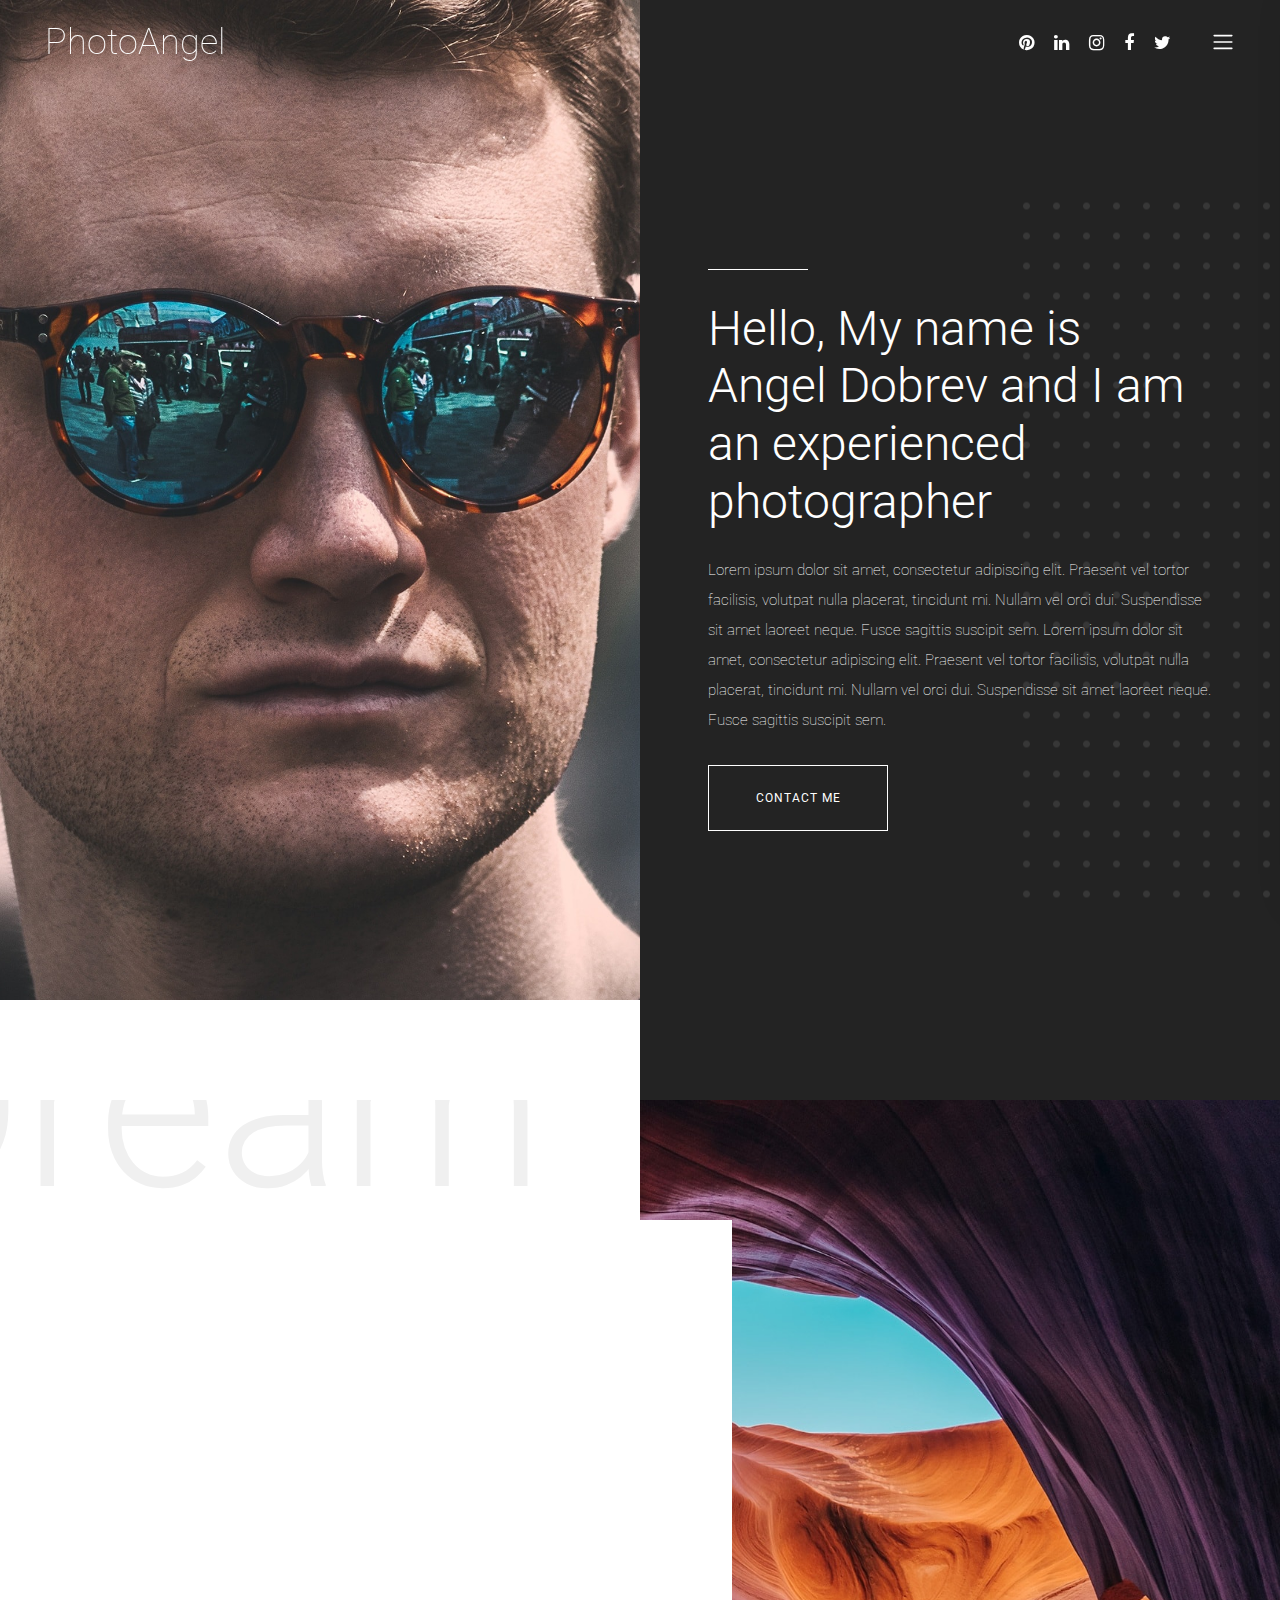
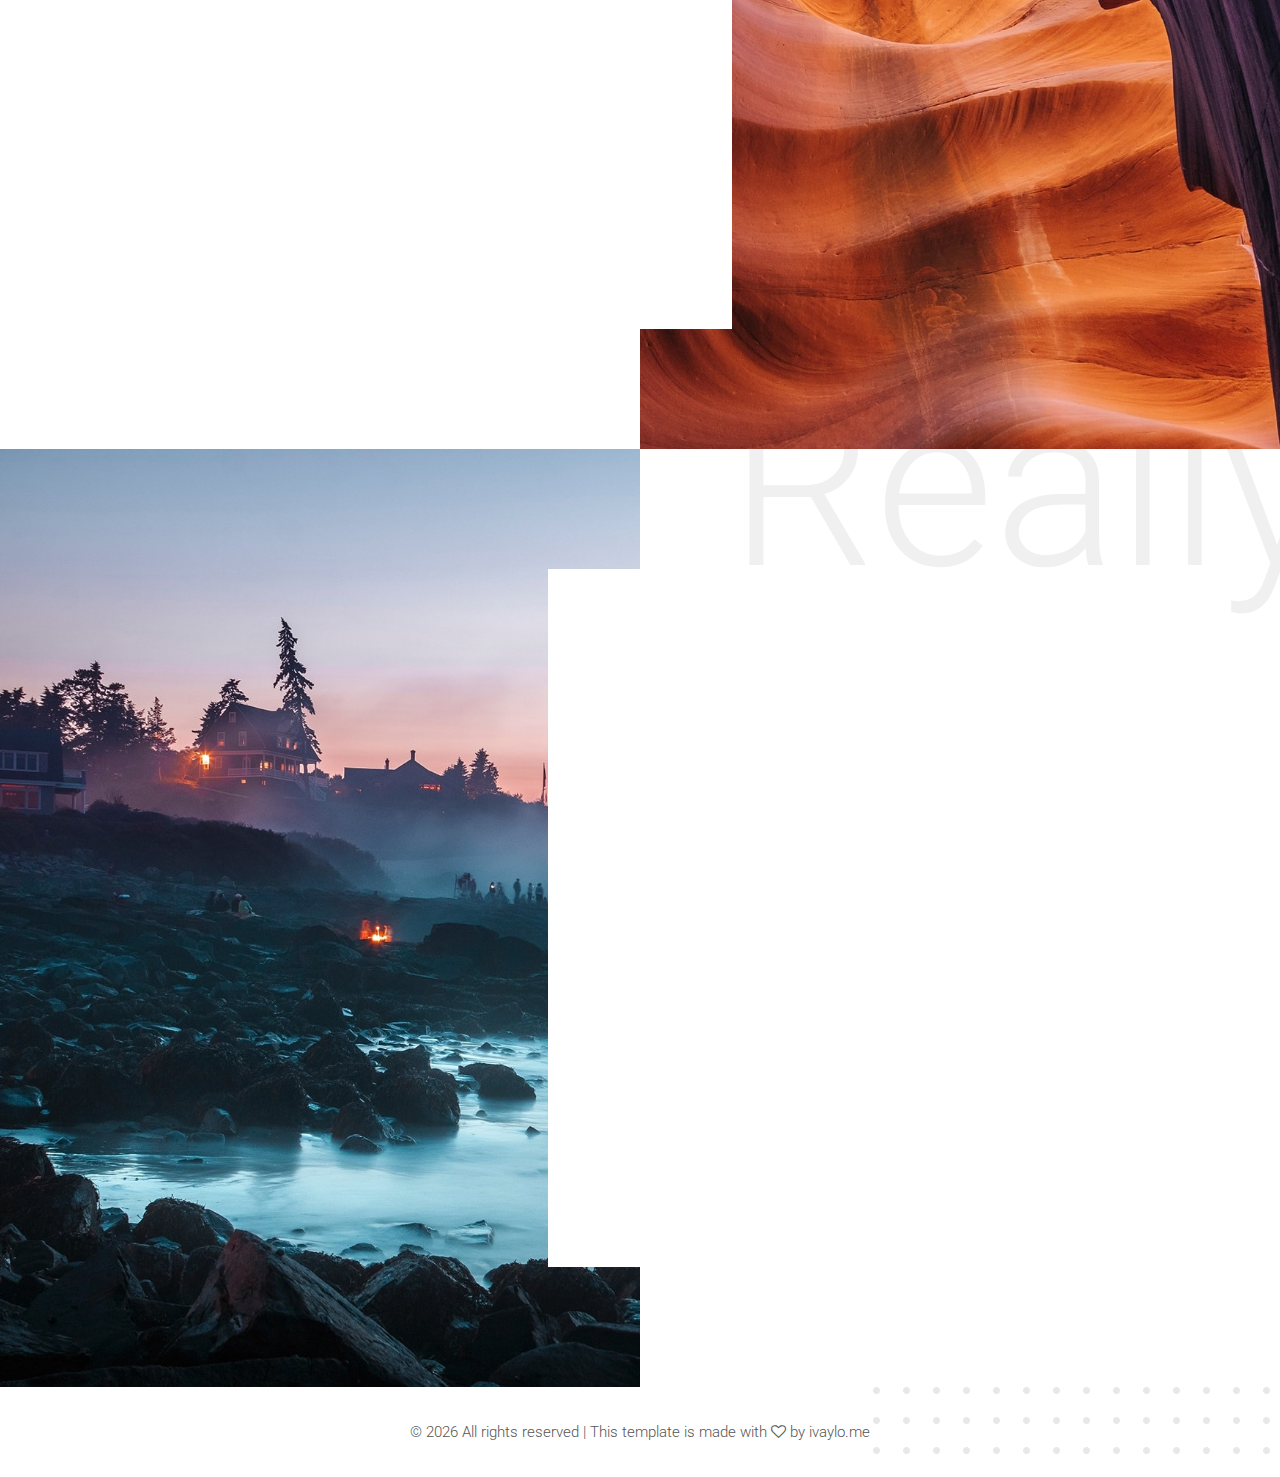
==== about-me.html @ 685a94c7 "copyright changed all pages" ====
<!DOCTYPE html>
<html lang="en">

<head>
    <meta charset="UTF-8">
    <meta name="description" content="">
    <meta http-equiv="X-UA-Compatible" content="IE=edge">
    <meta name="viewport" content="width=device-width, initial-scale=1, shrink-to-fit=no">
    <!-- The above 4 meta tags *must* come first in the head; any other head content must come *after* these tags -->

    <!-- Title  -->
    <title>PhotoAngel - Studio</title>

    <!-- Favicon  -->
    <link rel="icon" href="img/core-img/favicon.ico">

    <!-- Style CSS -->
    <link rel="stylesheet" href="style.css">

</head>

<body>
    <!-- Preloader Start -->
    <div id="preloader">
        <div class="preload-content">
            <div id="sonar-load"></div>
        </div>
    </div>
    <!-- Preloader End -->

    <!-- ***** Main Menu Area Start ***** -->
    <div class="mainMenu d-flex align-items-center justify-content-between">
        <!-- Close Icon -->
        <div class="closeIcon">
            <i class="ti-close" aria-hidden="true"></i>
        </div>
        <!-- Logo Area -->
        <div class="logo-area">
            <a href="index.html">Val's Studio</a>
        </div>
        <!-- Nav -->
        <div class="sonarNav">
            <nav>
                <ul>
                    <li class="nav-item active">
                        <a class="nav-link" href="index.html">Home</a>
                    </li>
                    <li class="nav-item">
                        <a class="nav-link" href="about-me.html">About Me</a>
                    </li>
                    <li class="nav-item">
                        <a class="nav-link" href="services.html">Services</a>
                    </li>
                    <li class="nav-item">
                        <a class="nav-link" href="portfolio.html">Portfolio</a>
                    </li>
                    <li class="nav-item">
                        <a class="nav-link" href="blog.html">Blog</a>
                    </li>
                    <li class="nav-item">
                        <a class="nav-link" href="contact.html">Contact</a>
                    </li>
                    <!-- <li class="nav-item">
                        <a class="nav-link" href="elements.html">Elements</a>
                    </li> -->
                </ul>
            </nav>
        </div>
        <!-- Copwrite Text -->
        <div class="copywrite-text">
            <p>
                <!-- Link back to ivaylo.me can't be removed. Template is licensed under CC BY 3.0. -->
                &copy;
                <script>document.write(new Date().getFullYear());</script> All rights reserved | This template is made
                with <i class="fa fa-heart-o" aria-hidden="true"></i> by <a href="https://ivaylo.me"
                    target="_blank">ivaylo.me</a>
                <!-- Link back to ivaylo.me can't be removed. Template is licensed under CC BY 3.0. -->
            </p>
        </div>
    </div>
    <!-- ***** Main Menu Area End ***** -->

    <!-- ***** Header Area Start ***** -->
    <header class="header-area">
        <div class="container-fluid">
            <div class="row">
                <div class="col-12">
                    <div class="menu-area d-flex justify-content-between">
                        <!-- Logo Area  -->
                        <div class="logo-area">
                            <a href="index.html">PhotoAngel</a>
                        </div>

                        <div class="menu-content-area d-flex align-items-center">
                            <!-- Header Social Area -->
                            <div class="header-social-area d-flex align-items-center">
                                <a href="#" data-toggle="tooltip" data-placement="bottom" title="Pinterest"><i
                                        class="fa fa-pinterest" aria-hidden="true"></i></a>
                                <a href="#" data-toggle="tooltip" data-placement="bottom" title="Linkedin"><i
                                        class="fa fa-linkedin" aria-hidden="true"></i></a>
                                <a href="#" data-toggle="tooltip" data-placement="bottom" title="Instagram"><i
                                        class="fa fa-instagram" aria-hidden="true"></i></a>
                                <a href="#" data-toggle="tooltip" data-placement="bottom" title="Facebook"><i
                                        class="fa fa-facebook" aria-hidden="true"></i></a>
                                <a href="#" data-toggle="tooltip" data-placement="bottom" title="Twitter"><i
                                        class="fa fa-twitter" aria-hidden="true"></i></a>
                            </div>
                            <!-- Menu Icon -->
                            <span class="navbar-toggler-icon" id="menuIcon"></span>
                        </div>
                    </div>
                </div>
            </div>
        </div>
    </header>
    <!-- ***** Header Area End ***** -->

    <!-- ***** Hero Area Start ***** -->
    <div class="hero-area d-flex align-items-center">
        <!-- Back End Content -->
        <div class="backEnd-content">
            <img class="dots" src="img/core-img/dots.png" alt="">
        </div>

        <!-- Hero Thumbnail -->
        <div class="hero-thumbnail aboutUs equalize bg-img" style="background-image: url(img/bg-img/about.jpg);"></div>

        <!-- Hero Content -->
        <div class="hero-content aboutUs equalize">
            <div class="container-fluid h-100">
                <div class="row h-100 align-items-center justify-content-center">
                    <div class="col-12 col-md-10">
                        <div class="line"></div>
                        <h2>Hello, My name is Angel Dobrev and I am an experienced photographer</h2>
                        <p>Lorem ipsum dolor sit amet, consectetur adipiscing elit. Praesent vel tortor facilisis,
                            volutpat nulla placerat, tincidunt mi. Nullam vel orci dui. Suspendisse sit amet laoreet
                            neque. Fusce sagittis suscipit sem. Lorem ipsum dolor sit amet, consectetur adipiscing elit.
                            Praesent vel tortor facilisis, volutpat nulla placerat, tincidunt mi. Nullam vel orci dui.
                            Suspendisse sit amet laoreet neque. Fusce sagittis suscipit sem.</p>
                        <a href="#" class="btn sonar-btn white-btn">contact me</a>
                    </div>
                </div>
            </div>
        </div>
    </div>
    <!-- ***** Hero Area End ***** -->

    <div class="sonar-about-us-area bg-img" style="background-image: url(img/bg-img/about2.jpg);">
        <!-- Back End Content -->
        <div class="backEnd-content">
            <h2>Dream</h2>
        </div>

        <div class="container-fluid">
            <div class="row">
                <div class="col-12 col-md-10 col-lg-7">
                    <div class="about-us-content bg-white">
                        <div class="section-heading text-left wow fadeInUp" data-wow-delay="300ms">
                            <div class="line"></div>
                            <h2>Look at my qualities</h2>
                        </div>
                        <p class="wow fadeInUp" data-wow-delay="600ms">Lorem ipsum dolor sit amet, consectetur
                            adipiscing elit. Praesent vel tortor facilisis, volutpat nulla placerat, tincidunt mi.
                            Nullam vel orci dui. Suspendisse sit amet laoreet neque. Fusce sagittis suscipit sem. Lorem
                            ipsum dolor sit amet, consectetur adipiscing elit. Praesent vel tortor facilisis, volutpat
                            nulla placerat, tincidunt mi. Nullam vel orci dui. Suspendisse sit amet laoreet neque.</p>
                        <!-- Progress Bar Content Area -->
                        <div class="services-progress-bar mt-50 wow fadeInUp" data-wow-delay="900ms">
                            <!-- Single Progress Bar -->
                            <div class="single_progress_bar">
                                <div id="bar1" class="barfiller">
                                    <div class="tipWrap">
                                        <span class="tip"></span>
                                    </div>
                                    <span class="fill" data-percentage="80"></span>
                                </div>
                                <p>Pacience</p>
                            </div>
                            <!-- Single Progress Bar -->
                            <div class="single_progress_bar">
                                <div id="bar2" class="barfiller">
                                    <div class="tipWrap">
                                        <span class="tip"></span>
                                    </div>
                                    <span class="fill" data-percentage="90"></span>
                                </div>
                                <p>Creativity</p>
                            </div>
                            <!-- Single Progress Bar -->
                            <div class="single_progress_bar">
                                <div id="bar3" class="barfiller">
                                    <div class="tipWrap">
                                        <span class="tip"></span>
                                    </div>
                                    <span class="fill" data-percentage="100"></span>
                                </div>
                                <p>Commited</p>
                            </div>
                        </div>
                    </div>
                </div>
            </div>
        </div>
    </div>

    <div class="sonar-about-us-area second-part bg-img" style="background-image: url(img/bg-img/about3.jpg);">
        <!-- Back End Content -->
        <div class="backEnd-content">
            <h2>Really</h2>
        </div>

        <div class="container-fluid">
            <div class="row justify-content-end">
                <div class="col-12 col-md-10 col-lg-7">
                    <div class="about-us-content bg-white">
                        <div class="section-heading text-left wow fadeInUp" data-wow-delay="300ms">
                            <div class="line"></div>
                        </div>
                        <p class="wow fadeInUp" data-wow-delay="600ms">Consectetur adipiscing elit. Praesent vel tortor
                            facilisis, volutpat nulla placerat, tincidunt mi. Nullam vel orci dui. Suspendisse sit amet
                            laoreet neque. Fusce sagittis suscipit sem. Lorem ipsum dolor sit amet, consectetur
                            adipiscing elit. Praesent vel tortor facilisis, volutpat nulla placerat, tincidunt mi.
                            Nullam vel orci dui. Suspendisse sit amet laoreet neque.</p>
                        <div class="row mt-100 text-center wow fadeInUp" data-wow-delay="900ms">
                            <div class="col-12 col-sm-6 col-md-4">
                                <div class="single-pie-bar" data-percent="90">
                                    <canvas class="bar-circle" width="100" height="100"></canvas>
                                    <p>Landsacpes</p>
                                </div>
                            </div>
                            <div class="col-12 col-sm-6 col-md-4">
                                <div class="single-pie-bar" data-percent="65">
                                    <canvas class="bar-circle" width="100" height="100"></canvas>
                                    <p>Portraits</p>
                                </div>
                            </div>
                            <div class="col-12 col-sm-6 col-md-4">
                                <div class="single-pie-bar" data-percent="25">
                                    <canvas class="bar-circle" width="100" height="100"></canvas>
                                    <p>Studio</p>
                                </div>
                            </div>
                        </div>
                    </div>
                </div>
            </div>
        </div>
    </div>

    <!-- ***** Footer Area Start ***** -->
    <footer class="footer-area">
        <!-- back end content -->
        <div class="backEnd-content">
            <img class="dots" src="img/core-img/dots.png" alt="">
        </div>

        <div class="container">
            <div class="row">
                <div class="col-12">
                    <!-- Copywrite Text -->
                    <div class="copywrite-text">
                        <p>
                            <!-- Link back to ivaylo.me can't be removed. Template is licensed under CC BY 3.0. -->
                            &copy;
                            <script>document.write(new Date().getFullYear());</script> All rights reserved | This
                            template is made with <i class="fa fa-heart-o" aria-hidden="true"></i> by <a
                                href="https://ivaylo.me" target="_blank">ivaylo.me</a>
                            <!-- Link back to ivaylo.me can't be removed. Template is licensed under CC BY 3.0. -->
                        </p>
                    </div>
                </div>
            </div>
        </div>
    </footer>
    <!-- ***** Footer Area End ***** -->

    <!-- jQuery (Necessary for All JavaScript Plugins) -->
    <script src="js/jquery/jquery-2.2.4.min.js"></script>
    <!-- Popper js -->
    <script src="js/popper.min.js"></script>
    <!-- Bootstrap js -->
    <script src="js/bootstrap.min.js"></script>
    <!-- Plugins js -->
    <script src="js/plugins.js"></script>
    <!-- Active js -->
    <script src="js/active.js"></script>

</body>

</html>
---- style.css ----
/* [ -- Master Stylesheet -- ] */
/* ----------------------------------------------------------
:: Template Name: PhotoAngel - Studio
:: Author: ivaylo.me
:: Author URL: https://ivaylo.me
:: Version: 1.0
:: Created: March 09, 2018
:: Last Updated: March 09, 2018
---------------------------------------------------------- */
/* Variables */
/* mixin */
/* :: Import Fonts */
@import url("https://fonts.googleapis.com/css?family=Roboto:100,300,400,500,700");
/* :: Import All CSS */
@import url(css/bootstrap.min.css);
@import url(css/animate.css);
@import url(css/owl.carousel.css);
@import url(css/magnific-popup.css);
@import url(css/font-awesome.min.css);
@import url(css/themify-icons.css);
/* :: Base CSS */
* {
  margin: 0;
  padding: 0; }

body {
  font-family: "Roboto", sans-serif; }

h1,
h2,
h3,
h4,
h5,
h6 {
  color: #2f2f2f;
  font-weight: 300; }

p {
  color: #565656;
  font-size: 15px;
  line-height: 2;
  font-weight: 100; }

a {
  -webkit-transition-duration: 500ms;
  transition-duration: 500ms;
  text-decoration: none;
  outline: none;
  font-size: 14px;
  font-weight: 700; }
  a:hover, a:focus {
    -webkit-transition-duration: 500ms;
    transition-duration: 500ms;
    text-decoration: none;
    outline: none;
    font-size: 12px;
    font-weight: 400; }

#preloader {
  display: -webkit-box;
  display: -ms-flexbox;
  display: flex;
  -webkit-box-align: center;
  -ms-flex-align: center;
  -ms-grid-row-align: center;
  align-items: center;
  -webkit-box-pack: center;
  -ms-flex-pack: center;
  justify-content: center;
  background-color: #232323;
  position: fixed;
  width: 100%;
  height: 100%;
  z-index: 1000000; }

#sonar-load {
  width: 70px;
  height: 70px;
  border-radius: 50%;
  border: 3px;
  border-style: solid;
  border-color: transparent;
  border-top-color: #f8f5f5;
  -webkit-animation: sonar 2400ms linear infinite;
  animation: sonar 2400ms linear infinite;
  z-index: 999; }
  #sonar-load:before {
    content: "";
    position: absolute;
    top: 7.5px;
    left: 7.5px;
    right: 7.5px;
    bottom: 7.5px;
    border-radius: 50%;
    border: 3px;
    border-style: solid;
    border-color: transparent;
    border-top-color: #f8f5f5;
    -webkit-animation: sonar 2700ms linear infinite;
    animation: sonar 2700ms linear infinite; }
  #sonar-load:after {
    content: "";
    position: absolute;
    top: 20px;
    left: 20px;
    right: 20px;
    bottom: 20px;
    border-radius: 50%;
    border: 3px;
    border-style: solid;
    border-color: transparent;
    border-top-color: #f8f5f5;
    -webkit-animation: sonar 1800ms linear infinite;
    animation: sonar 1800ms linear infinite; }

@-webkit-keyframes sonar {
  0% {
    -webkit-transform: rotate(0deg);
    transform: rotate(0deg); }
  100% {
    -webkit-transform: rotate(360deg);
    transform: rotate(360deg); } }
@keyframes sonar {
  0% {
    -webkit-transform: rotate(0deg);
    transform: rotate(0deg); }
  100% {
    -webkit-transform: rotate(360deg);
    transform: rotate(360deg); } }
ul,
ol {
  margin: 0; }
  ul li,
  ol li {
    list-style: none; }

img {
  height: auto;
  max-width: 100%; }

.sonar-table {
  display: table;
  z-index: 9;
  position: absolute;
  width: 100%;
  height: 100%;
  margin: 0; }

.sonar-table-cell {
  display: table-cell;
  vertical-align: middle; }

.mt-15 {
  margin-top: 15px; }

.mt-30 {
  margin-top: 30px; }

.mt-50 {
  margin-top: 50px; }

.mt-70 {
  margin-top: 70px; }

.mt-100 {
  margin-top: 100px; }

.mb-15 {
  margin-bottom: 15px; }

.mb-30 {
  margin-bottom: 30px; }

.mb-50 {
  margin-bottom: 50px; }

.ml-15 {
  margin-left: 15px; }

.ml-30 {
  margin-left: 30px; }

.mr-15 {
  margin-right: 15px; }

.mr-30 {
  margin-right: 30px; }

.mb-70 {
  margin-bottom: 70px; }

.mb-100 {
  margin-bottom: 100px; }

.mt-230 {
  margin-top: 230px; }
  @media only screen and (max-width: 767px) {
    .mt-230 {
      margin-top: 100px; } }

.bg-img {
  background-position: center center;
  background-size: cover;
  background-repeat: no-repeat; }

.bg-transparent {
  background-color: transparent; }

.font-bold {
  font-weight: 700; }

.font-light {
  font-weight: 300; }

.height-500 {
  height: 500px !important; }

.height-600 {
  height: 600px !important; }

.height-700 {
  height: 700px !important; }

.height-800 {
  height: 800px !important; }

.mfp-wrap {
  z-index: 100000; }

.mfp-image-holder .mfp-close,
.mfp-iframe-holder .mfp-close {
  color: #ffffff;
  right: -30px;
  padding-right: 0;
  width: 30px;
  height: 30px;
  line-height: 25px;
  text-align: center;
  border: 2px solid #ffffff;
  border-radius: 50%;
  top: 10px; }

#scrollUp {
  background-color: #232323;
  border-radius: 50%;
  bottom: 60px;
  right: 60px;
  box-shadow: 0 2px 6px 0 rgba(0, 0, 0, 0.3);
  color: #ffffff;
  font-size: 30px;
  height: 70px;
  text-align: center;
  width: 70px;
  line-height: 66px;
  -webkit-transition-duration: 500ms;
  transition-duration: 500ms; }
  #scrollUp:hover {
    background-color: #192a56; }
  @media only screen and (min-width: 768px) and (max-width: 991px) {
    #scrollUp {
      bottom: 30px;
      right: 30px;
      height: 50px;
      width: 50px;
      line-height: 46px; } }
  @media only screen and (max-width: 767px) {
    #scrollUp {
      bottom: 30px;
      right: 30px;
      height: 50px;
      width: 50px;
      line-height: 46px; } }

.section-padding-100 {
  padding: 100px 0; }

.section-padding-50 {
  padding: 50px 0; }

.section-padding-50-0 {
  padding: 50px 0 0 0; }

.section-padding-100-70 {
  padding: 100px 0 70px; }

.section-padding-100-50 {
  padding: 100px 0 50px; }

.section-padding-100-0 {
  padding: 100px 0 0; }

.section-padding-0-100 {
  padding: 0 0 100px; }

.section-padding-100-20 {
  padding: 100px 0 20px 0; }

.bg-gray {
  background-color: #f8f5f5; }

.nicescroll-rails {
  z-index: 999999 !important; }

.section-heading {
  text-align: center;
  margin-bottom: 80px;
  position: relative;
  z-index: 1; }
  .section-heading .line {
    width: 100px;
    height: 1px;
    background-color: #232323;
    margin-bottom: 30px;
    display: block; }
  .section-heading h2 {
    font-size: 48px;
    margin-bottom: 0;
    font-weight: 100;
    line-height: 1.5; }
    .section-heading h2 span {
      font-weight: 400; }
    @media only screen and (min-width: 768px) and (max-width: 991px) {
      .section-heading h2 {
        font-size: 36px; } }
    @media only screen and (max-width: 767px) {
      .section-heading h2 {
        font-size: 30px; } }

.sonar-btn {
  position: relative;
  z-index: 1;
  min-width: 180px;
  height: 66px;
  border: 1px solid;
  border-color: #2f2f2f;
  text-transform: uppercase;
  color: #2f2f2f;
  font-size: 12px;
  letter-spacing: 1px;
  border-radius: 0;
  line-height: 64px;
  padding: 0;
  background-color: #ffffff; }
  .sonar-btn:hover, .sonar-btn:focus {
    background-color: #2f2f2f;
    font-size: 12px;
    color: #ffffff; }
  .sonar-btn.white-btn {
    border-color: #ffffff;
    color: #ffffff;
    background-color: transparent; }
    .sonar-btn.white-btn:hover, .sonar-btn.white-btn:focus {
      background-color: #ffffff;
      color: #2f2f2f; }
  .sonar-btn.btn-2 {
    background-color: #2f2f2f;
    font-size: 12px;
    color: #ffffff; }
  .sonar-btn.btn-3 {
    background-color: #232323;
    color: #ffffff; }
    .sonar-btn.btn-3::before {
      position: absolute;
      width: 100%;
      height: 100%;
      background-color: transparent;
      border: 1px solid;
      border-color: #232323;
      right: -6px;
      bottom: -6px;
      content: '';
      z-index: -100; }
    .sonar-btn.btn-3:hover, .sonar-btn.btn-3:focus {
      background-color: #232323;
      color: #ffffff; }

.bg-overlay {
  position: relative;
  z-index: 1; }
  .bg-overlay::after {
    position: absolute;
    z-index: -1;
    top: 0;
    left: 0;
    width: 100%;
    height: 100%;
    background-color: #2f2f2f;
    opacity: 0.85;
    content: ''; }

.bg-overlay-black {
  position: relative;
  z-index: 1; }
  .bg-overlay-black::after {
    position: absolute;
    z-index: 1;
    top: 0;
    left: 0;
    width: 100%;
    height: 100%;
    background-color: #000;
    opacity: 0.85;
    content: ''; }

.bg-overlay-white {
  position: relative;
  z-index: 1; }
  .bg-overlay-white::after {
    position: absolute;
    z-index: -2;
    top: 0;
    left: 0;
    width: 100%;
    height: 100%;
    background-color: rgba(230, 241, 255, 0.5);
    content: ''; }

.slide-background-overlay {
  position: relative;
  z-index: 1;
  bottom: 0;
  left: 0;
  width: 100%;
  height: 60%; }
  .slide-background-overlay::after {
    content: '';
    position: absolute;
    height: 60%;
    width: 100%;
    z-index: -1;
    bottom: 0;
    left: 0;
    background: rgba(0, 0, 0, 0.9);
    background: -webkit-linear-gradient(bottom, rgba(0, 0, 0, 0.9) 0%, rgba(0, 0, 0, 0.1) 90%, rgba(0, 0, 0, 0) 100%);
    background: linear-gradient(to top, rgba(0, 0, 0, 0.9) 0%, rgba(0, 0, 0, 0.1) 90%, rgba(0, 0, 0, 0) 100%); }

.grids {
  position: fixed;
  width: 100%;
  height: 100%;
  z-index: -1; }
  .grids div {
    width: 1px;
    height: 100%;
    background-color: #e0e3e4; }
    .grids div:nth-child(5) {
      background-color: #bababa; }
    .grids div:first-child, .grids div:last-child {
      background-color: transparent; }

/* :: Header Area CSS */
.header-area {
  position: fixed;
  z-index: 995;
  top: 0;
  left: 0;
  width: 100%;
  height: auto;
  -webkit-transition-duration: 500ms;
  transition-duration: 500ms;
  background-color: transparent;
  padding: 15px 30px; }
  .header-area .logo-area a {
    color: #ffffff;
    font-size: 36px;
    font-weight: 100; }
    @media only screen and (max-width: 767px) {
      .header-area .logo-area a {
        font-size: 24px; } }
  .header-area .menu-content-area .header-social-area {
    margin-right: 30px; }
    .header-area .menu-content-area .header-social-area a {
      font-size: 18px;
      padding: 0 10px;
      color: #ffffff; }
      @media only screen and (max-width: 767px) {
        .header-area .menu-content-area .header-social-area a {
          padding: 0 5px;
          font-size: 14px; } }
    @media only screen and (max-width: 767px) {
      .header-area .menu-content-area .header-social-area {
        margin-right: 15px; } }
  .header-area.sticky {
    background-color: #232323; }
  @media only screen and (max-width: 767px) {
    .header-area {
      padding: 10px 0; } }

.navbar-toggler-icon {
  background-image: url("data:image/svg+xml;charset=utf8,%3Csvg viewBox='0 0 30 30' xmlns='http://www.w3.org/2000/svg'%3E%3Cpath stroke='rgba(255, 255, 255, 1)' stroke-width='2' stroke-linecap='round' stroke-miterlimit='10' d='M4 7h22M4 15h22M4 23h22'/%3E%3C/svg%3E");
  cursor: pointer; }

.mainMenu {
  position: fixed;
  width: 480px;
  height: 100%;
  top: 0;
  right: -500px;
  background-color: #232323;
  z-index: 99999;
  text-align: center;
  -webkit-box-orient: vertical;
  -webkit-box-direction: normal;
  -ms-flex-direction: column;
  flex-direction: column;
  padding: 50px 15px;
  -webkit-transition-duration: 800ms;
  transition-duration: 800ms;
  box-shadow: 0 0 40px rgba(0, 0, 0, 0.2); }
  .mainMenu .closeIcon {
    position: absolute;
    right: 50px;
    top: 50px;
    z-index: 9;
    color: #ffffff;
    font-size: 20px;
    cursor: pointer;
    -webkit-transition-duration: 750ms;
    transition-duration: 750ms; }
    .mainMenu .closeIcon:hover {
      -webkit-transform: rotate(180deg);
      transform: rotate(180deg); }
    @media only screen and (max-width: 767px) {
      .mainMenu .closeIcon {
        right: 30px;
        top: 30px; } }
  .mainMenu .logo-area a {
    color: #ffffff;
    font-size: 30px;
    display: block;
    font-weight: 100; }
    @media only screen and (max-width: 767px) {
      .mainMenu .logo-area a {
        font-size: 24px; } }
  .mainMenu .copywrite-text p {
    margin-bottom: 0;
    color: #ffffff; }
    @media only screen and (max-width: 767px) {
      .mainMenu .copywrite-text p {
        font-size: 14px; } }
  .mainMenu .copywrite-text a {
    font-weight: 100;
    color: #ffffff; }
    .mainMenu .copywrite-text a:hover, .mainMenu .copywrite-text a:focus {
      font-size: 14px; }
  .mainMenu .nav-link {
    color: #ffffff;
    font-size: 18px;
    position: relative;
    z-index: 1;
    font-weight: 300;
    padding: 12px 15px; }
    @media only screen and (max-width: 767px) {
      .mainMenu .nav-link {
        font-size: 14px;
        padding: 10px; } }
    .mainMenu .nav-link::after {
      content: '';
      bottom: 0;
      width: 30px;
      height: 1px;
      background-color: rgba(255, 255, 255, 0.5);
      left: 50%;
      -webkit-transform: translateX(-50%);
      transform: translateX(-50%);
      position: absolute;
      z-index: 5;
      -webkit-transition-duration: 500ms;
      transition-duration: 500ms; }
    .mainMenu .nav-link:hover::after, .mainMenu .nav-link:focus::after {
      width: 70px;
      background-color: white; }
  @media only screen and (min-width: 992px) and (max-width: 1199px) {
    .mainMenu {
      padding: 30px 15px; } }
  @media only screen and (min-width: 768px) and (max-width: 991px) {
    .mainMenu {
      padding: 30px 15px; } }
  @media only screen and (max-width: 767px) {
    .mainMenu {
      padding: 15px;
      width: 300px; } }

/* :: Menu Open CSS */
.menu-open .mainMenu {
  right: 0; }

/* :: Hero Slides Area CSS */
.hero-slides .single-hero-slide {
  height: 950px;
  position: relative;
  z-index: 1;
  padding: 0 40px 100px;
  -webkit-transition-duration: 800ms;
  transition-duration: 800ms;
  overflow: visible;
  cursor: pointer; }
  .hero-slides .single-hero-slide .hero-slides-content {
    position: relative;
    z-index: 1;
    -webkit-transform: translateY(75%);
    transform: translateY(75%);
    -webkit-transition-duration: 800ms;
    transition-duration: 800ms;
    bottom: 0; }
    .hero-slides .single-hero-slide .hero-slides-content .line {
      width: 100px;
      height: 1px;
      background-color: #ffffff;
      margin-bottom: 30px;
      display: block; }
    .hero-slides .single-hero-slide .hero-slides-content h2 {
      color: #ffffff;
      font-weight: 100; }
    .hero-slides .single-hero-slide .hero-slides-content p {
      color: #ffffff;
      margin-bottom: 0;
      -webkit-transition-duration: 500ms;
      transition-duration: 500ms;
      margin-top: 140px; }
  .hero-slides .single-hero-slide:hover .hero-slides-content {
    -webkit-transform: translateY(0%);
    transform: translateY(0%); }
  .hero-slides .single-hero-slide:hover p {
    margin-top: 40px; }
  @media only screen and (min-width: 992px) and (max-width: 1199px) {
    .hero-slides .single-hero-slide {
      height: 800px; } }
  @media only screen and (min-width: 768px) and (max-width: 991px) {
    .hero-slides .single-hero-slide {
      height: 700px; } }
  @media only screen and (max-width: 767px) {
    .hero-slides .single-hero-slide {
      height: 550px; } }
.hero-slides .owl-dots {
  position: absolute;
  left: 50px;
  bottom: 50px; }
  .hero-slides .owl-dots .owl-dot {
    width: 8px;
    height: 8px;
    border: 1px solid #6a6a67;
    margin: 0 5px;
    border-radius: 50%;
    display: inline-block; }
    .hero-slides .owl-dots .owl-dot.active {
      border: 1px solid #ffffff;
      background-color: #ffffff; }

/* :: Portfolio Area CSS */
.portfolio-area {
  overflow-x: hidden; }
  .portfolio-area .portfolio-title h2 {
    font-size: 56px;
    text-align: center;
    font-weight: 100; }
    .portfolio-area .portfolio-title h2 span {
      font-weight: 400; }
    @media only screen and (min-width: 768px) and (max-width: 991px) {
      .portfolio-area .portfolio-title h2 {
        font-size: 36px; } }
    @media only screen and (max-width: 767px) {
      .portfolio-area .portfolio-title h2 {
        font-size: 30px; } }

.single-portfolio-item {
  position: relative;
  z-index: 1; }
  .single-portfolio-item .backend-content .dots {
    position: absolute;
    z-index: -1;
    top: -100px;
    left: -150px; }
  .single-portfolio-item .backend-content h2 {
    position: absolute;
    font-size: 230px;
    color: #f0f0f0;
    z-index: -10;
    top: -170px;
    right: 40%; }
    @media only screen and (min-width: 992px) and (max-width: 1199px) {
      .single-portfolio-item .backend-content h2 {
        font-size: 170px;
        top: -120px; } }
    @media only screen and (min-width: 768px) and (max-width: 991px) {
      .single-portfolio-item .backend-content h2 {
        font-size: 80px;
        top: -50px; } }
    @media only screen and (max-width: 767px) {
      .single-portfolio-item .backend-content h2 {
        font-size: 80px;
        top: -50px; } }
  .single-portfolio-item .portfolio-meta {
    padding-top: 30px; }
    .single-portfolio-item .portfolio-meta p {
      font-weight: 500;
      font-size: 14px;
      margin-bottom: 5px; }
    .single-portfolio-item .portfolio-meta h2 {
      font-size: 30px; }
      @media only screen and (max-width: 767px) {
        .single-portfolio-item .portfolio-meta h2 {
          font-size: 24px; } }
  .single-portfolio-item.portfolio-item-2 .backend-content .dots {
    position: absolute;
    z-index: -1;
    top: 0;
    left: auto;
    right: -150px; }
  .single-portfolio-item.portfolio-item-3 .backend-content .dots {
    top: 0;
    left: -200px;
    right: auto;
    -webkit-transform: rotate(90deg);
    transform: rotate(90deg); }
  .single-portfolio-item.portfolio-item-3 .backend-content h2 {
    top: -180px;
    left: 30%;
    right: auto; }
    @media only screen and (min-width: 992px) and (max-width: 1199px) {
      .single-portfolio-item.portfolio-item-3 .backend-content h2 {
        top: -130px; } }
    @media only screen and (min-width: 768px) and (max-width: 991px) {
      .single-portfolio-item.portfolio-item-3 .backend-content h2 {
        top: -90px;
        font-size: 100px; } }
    @media only screen and (max-width: 767px) {
      .single-portfolio-item.portfolio-item-3 .backend-content h2 {
        top: -70px; } }
  @media only screen and (max-width: 767px) {
    .single-portfolio-item.portfolio-item-3 {
      margin-bottom: 100px; } }
  .single-portfolio-item.portfolio-item-4 {
    top: -220px; }
    .single-portfolio-item.portfolio-item-4 .backend-content .dots {
      top: auto;
      bottom: -130px;
      left: 70%;
      right: auto;
      -webkit-transform: rotate(90deg);
      transform: rotate(90deg); }
    @media only screen and (max-width: 767px) {
      .single-portfolio-item.portfolio-item-4 {
        top: 0;
        margin-bottom: 100px; } }
  .single-portfolio-item.portfolio-item-5 {
    top: -450px;
    height: 0; }
    @media only screen and (max-width: 767px) {
      .single-portfolio-item.portfolio-item-5 {
        top: 0;
        height: auto;
        margin-bottom: 100px; } }
    @media only screen and (min-width: 768px) and (max-width: 991px) {
      .single-portfolio-item.portfolio-item-5 {
        top: -230px; } }
  .single-portfolio-item.portfolio-item-6 {
    top: 0;
    height: 0; }
    @media only screen and (max-width: 767px) {
      .single-portfolio-item.portfolio-item-6 {
        height: auto;
        margin-bottom: 100px; } }
  .single-portfolio-item.portfolio-item-7 {
    margin-top: 50px; }
    .single-portfolio-item.portfolio-item-7 .backend-content .dots {
      position: absolute;
      z-index: -1;
      top: auto;
      bottom: 0;
      left: auto;
      right: -150px; }
    .single-portfolio-item.portfolio-item-7 .backend-content h2 {
      top: -180px;
      left: 30%;
      right: auto; }
      @media only screen and (min-width: 992px) and (max-width: 1199px) {
        .single-portfolio-item.portfolio-item-7 .backend-content h2 {
          top: -100px; } }
      @media only screen and (max-width: 767px) {
        .single-portfolio-item.portfolio-item-7 .backend-content h2 {
          top: -60px; } }

/* :: Call to Action Area CSS */
.call-to-action-content {
  text-align: center; }
  .call-to-action-content h2 {
    font-weight: 100;
    font-size: 72px;
    margin-bottom: 15px; }
    @media only screen and (min-width: 992px) and (max-width: 1199px) {
      .call-to-action-content h2 {
        font-size: 55px; } }
    @media only screen and (min-width: 768px) and (max-width: 991px) {
      .call-to-action-content h2 {
        font-size: 36px; } }
    @media only screen and (max-width: 767px) {
      .call-to-action-content h2 {
        font-size: 30px; } }
  .call-to-action-content h5 {
    font-size: 48px;
    margin-bottom: 0; }
    @media only screen and (min-width: 768px) and (max-width: 991px) {
      .call-to-action-content h5 {
        font-size: 30px; } }
    @media only screen and (max-width: 767px) {
      .call-to-action-content h5 {
        font-size: 24px; } }

.sonar-call-to-action-area {
  position: relative;
  z-index: 1;
  overflow: hidden; }
  .sonar-call-to-action-area .backEnd-content h2 {
    position: absolute;
    font-size: 230px;
    color: #f0f0f0;
    z-index: -1;
    top: -30px;
    left: -3%; }
    @media only screen and (min-width: 992px) and (max-width: 1199px) {
      .sonar-call-to-action-area .backEnd-content h2 {
        font-size: 170px;
        top: 0; } }
    @media only screen and (min-width: 768px) and (max-width: 991px) {
      .sonar-call-to-action-area .backEnd-content h2 {
        font-size: 150px;
        top: 0; } }
    @media only screen and (max-width: 767px) {
      .sonar-call-to-action-area .backEnd-content h2 {
        font-size: 100px; } }

/* :: Footer CSS */
.footer-area {
  position: relative;
  z-index: 1;
  overflow: hidden; }
  .footer-area .copywrite-text {
    padding: 30px;
    text-align: center; }
    .footer-area .copywrite-text p {
      font-weight: 300;
      margin-bottom: 0; }
    .footer-area .copywrite-text a {
      color: #565656;
      font-weight: 300;
      font-size: 15px; }
      .footer-area .copywrite-text a:hover, .footer-area .copywrite-text a:focus {
        font-size: 15px; }
  .footer-area .backEnd-content .dots {
    position: absolute;
    right: -50px;
    top: 0;
    z-index: -1; }
  .footer-area .backEnd-content h2 {
    position: absolute;
    font-size: 230px;
    color: #f0f0f0;
    z-index: -1;
    top: -50px;
    left: -50px; }
    @media only screen and (min-width: 992px) and (max-width: 1199px) {
      .footer-area .backEnd-content h2 {
        font-size: 170px; } }
    @media only screen and (min-width: 768px) and (max-width: 991px) {
      .footer-area .backEnd-content h2 {
        font-size: 120px;
        top: 0; } }
    @media only screen and (max-width: 767px) {
      .footer-area .backEnd-content h2 {
        font-size: 80px;
        top: 0;
        left: -30px; } }

/* :: Hero Area CSS */
.hero-area {
  background-color: #232323;
  position: relative;
  z-index: 1;
  overflow: hidden;
  -ms-flex-wrap: wrap;
  flex-wrap: wrap; }
  .hero-area .backEnd-content .dots {
    position: absolute;
    right: -200px;
    top: 50%;
    z-index: -2;
    opacity: 0.1;
    -webkit-transform: translateY(-50%);
    transform: translateY(-50%); }
  .hero-area .hero-thumbnail,
  .hero-area .hero-content {
    -webkit-box-flex: 0;
    -ms-flex: 0 0 50%;
    flex: 0 0 50%;
    min-width: 50%;
    position: relative;
    z-index: 1; }
    @media only screen and (max-width: 767px) {
      .hero-area .hero-thumbnail,
      .hero-area .hero-content {
        -webkit-box-flex: 0;
        -ms-flex: 0 0 100%;
        flex: 0 0 100%;
        min-width: 100%; } }
  .hero-area .hero-content {
    height: 880px;
    padding: 100px 0; }
    .hero-area .hero-content .line {
      width: 100px;
      height: 1px;
      background-color: #ffffff;
      margin-bottom: 30px;
      display: block; }
    .hero-area .hero-content h2 {
      color: #ffffff;
      font-size: 48px;
      margin-bottom: 25px; }
      @media only screen and (min-width: 992px) and (max-width: 1199px) {
        .hero-area .hero-content h2 {
          font-size: 40px; } }
      @media only screen and (min-width: 768px) and (max-width: 991px) {
        .hero-area .hero-content h2 {
          font-size: 30px; } }
      @media only screen and (max-width: 767px) {
        .hero-area .hero-content h2 {
          font-size: 30px; } }
    .hero-area .hero-content p {
      color: #ffffff;
      margin-bottom: 30px; }
    .hero-area .hero-content.aboutUs {
      height: 1100px; }
      @media only screen and (max-width: 767px) {
        .hero-area .hero-content.aboutUs {
          height: auto; } }
    @media only screen and (max-width: 767px) {
      .hero-area .hero-content {
        height: auto; } }
  .hero-area .hero-thumbnail.aboutUs::before {
    position: absolute;
    width: 100%;
    height: 100px;
    bottom: 0;
    left: 0;
    background-color: #ffffff;
    content: '';
    z-index: 1; }
    @media only screen and (max-width: 767px) {
      .hero-area .hero-thumbnail.aboutUs::before {
        display: none; } }
  @media only screen and (max-width: 767px) {
    .hero-area .hero-thumbnail {
      height: 400px; } }

/* :: Service Area CSS */
.single-services-area {
  position: relative;
  z-index: 1;
  margin-bottom: 50px; }
  .single-services-area img {
    margin-bottom: 20px; }
  .single-services-area h4 {
    font-size: 28px;
    margin-bottom: 40px; }
  .single-services-area p {
    margin-bottom: 0; }

/* :: Testimonials Area CSS */
.sonar-testimonials-area {
  position: relative;
  z-index: 1;
  padding: 70px 0;
  margin: 0 50px; }
  .sonar-testimonials-area::before {
    position: absolute;
    width: 20%;
    height: 100%;
    left: 0;
    top: 0;
    background-color: #ffffff;
    content: ''; }
  .sonar-testimonials-area .testimonial-content {
    padding: 100px 80px 100px 200px;
    position: relative;
    z-index: 1;
    left: -15px;
    box-shadow: -10px 10px 40px rgba(0, 0, 0, 0.15); }
    @media only screen and (min-width: 992px) and (max-width: 1199px) {
      .sonar-testimonials-area .testimonial-content {
        padding: 100px 80px 100px 130px; } }
    @media only screen and (max-width: 767px) {
      .sonar-testimonials-area .testimonial-content {
        padding: 50px 15px 50px 15px; } }
  .sonar-testimonials-area .single-tes-slide p {
    margin-bottom: 40px;
    font-style: italic; }
  .sonar-testimonials-area .single-tes-slide h6 {
    margin-bottom: 0;
    font-style: italic; }
  .sonar-testimonials-area .owl-dots {
    position: absolute;
    top: 0;
    left: -100px;
    z-index: 10;
    -webkit-transform: translateY(-50%);
    transform: translateY(-50%); }
    .sonar-testimonials-area .owl-dots .owl-dot {
      width: 8px;
      height: 8px;
      border: 1px solid #6a6a67;
      border-radius: 50%;
      margin: 8px 0;
      display: block; }
      .sonar-testimonials-area .owl-dots .owl-dot.active {
        border-color: #232323;
        background-color: #232323; }
    @media only screen and (min-width: 992px) and (max-width: 1199px) {
      .sonar-testimonials-area .owl-dots {
        top: 20%; } }
    @media only screen and (min-width: 768px) and (max-width: 991px) {
      .sonar-testimonials-area .owl-dots {
        top: 30%; } }
    @media only screen and (max-width: 767px) {
      .sonar-testimonials-area .owl-dots {
        display: none; } }
  @media only screen and (max-width: 767px) {
    .sonar-testimonials-area {
      margin: 0 15px; } }

/* :: Portfolio Area CSS */
.sonar-projects-area {
  position: relative;
  z-index: 1;
  padding: 100px 35px 50px; }
  .sonar-projects-area .single_gallery_item {
    position: relative;
    z-index: 1;
    margin-bottom: 50px; }
    .sonar-projects-area .single_gallery_item .gallery-content {
      padding-top: 30px; }
      .sonar-projects-area .single_gallery_item .gallery-content h4 {
        margin-bottom: 10px; }
        @media only screen and (max-width: 767px) {
          .sonar-projects-area .single_gallery_item .gallery-content h4 {
            font-size: 20px; } }
      .sonar-projects-area .single_gallery_item .gallery-content p {
        margin-bottom: 0; }

.sonar-portfolio-menu {
  position: absolute;
  bottom: 40px;
  right: 0;
  width: 50%;
  z-index: 100; }
  .sonar-portfolio-menu .btn {
    padding: 5px 0;
    border: none;
    border-bottom: 2px solid;
    border-color: transparent;
    background-color: transparent;
    color: #ffffff;
    border-radius: 0;
    margin: 0 20px; }
    .sonar-portfolio-menu .btn.active {
      border-color: #ffffff; }
    .sonar-portfolio-menu .btn:hover, .sonar-portfolio-menu .btn:focus {
      box-shadow: none; }
    @media only screen and (min-width: 992px) and (max-width: 1199px) {
      .sonar-portfolio-menu .btn {
        margin: 0 10px; } }
    @media only screen and (min-width: 768px) and (max-width: 991px) {
      .sonar-portfolio-menu .btn {
        margin: 0 5px;
        font-size: 14px; } }
    @media only screen and (max-width: 767px) {
      .sonar-portfolio-menu .btn {
        margin: 0 5px;
        font-size: 14px; } }
  @media only screen and (max-width: 767px) {
    .sonar-portfolio-menu {
      width: 100%;
      bottom: 20px; } }

/* :: Blog Area CSS */
.sonar-blog-area,
.sonar-contact-area {
  position: relative;
  z-index: 1;
  overflow: hidden; }
  .sonar-blog-area .backEnd-content .dots,
  .sonar-contact-area .backEnd-content .dots {
    position: absolute;
    top: -50px;
    right: -200px; }

.single-blog-area {
  position: relative;
  z-index: 1; }
  .single-blog-area .blog-post-thumbnail {
    position: relative;
    z-index: 1; }
    .single-blog-area .blog-post-thumbnail .post-date a {
      position: absolute;
      width: 45px;
      height: auto;
      padding: 15px 10px;
      background-color: #000;
      top: -20px;
      left: 25px;
      font-weight: 100;
      color: #ffffff;
      text-align: center;
      line-height: 2;
      font-size: 15px; }
      .single-blog-area .blog-post-thumbnail .post-date a:hover, .single-blog-area .blog-post-thumbnail .post-date a:focus {
        font-weight: 100;
        font-size: 15px; }
  .single-blog-area .post-content {
    padding-top: 60px; }
    .single-blog-area .post-content .headline {
      font-size: 28px;
      margin-bottom: 5px;
      font-weight: 300;
      color: #2f2f2f; }
      .single-blog-area .post-content .headline:hover, .single-blog-area .post-content .headline:focus {
        font-weight: 300; }
    .single-blog-area .post-content .post-meta {
      margin-bottom: 50px; }
      .single-blog-area .post-content .post-meta a {
        font-size: 12px;
        font-weight: 500;
        color: #2f2f2f; }
        .single-blog-area .post-content .post-meta a:hover, .single-blog-area .post-content .post-meta a:focus {
          font-size: 12px;
          font-weight: 500; }
    .single-blog-area .post-content p {
      margin-bottom: 0; }

.search-widget-area form {
  position: relative;
  z-index: 1; }
  .search-widget-area form input {
    width: 100%;
    height: 42px;
    font-size: 12px;
    font-style: italic;
    border: none;
    border-radius: 0;
    border-bottom: 2px solid #f3f4fa;
    padding: 0 15px;
    background-color: transparent; }
  .search-widget-area form button {
    width: 50px;
    height: 42px;
    background-color: #232323;
    color: #ffffff;
    font-size: 16px;
    border: none;
    position: absolute;
    top: 0;
    right: 0;
    z-index: 10; }

.sonar-catagories-widget-area h6 {
  margin-bottom: 15px; }
.sonar-catagories-widget-area .catagories-menu li a {
  padding: 10px 0 10px 40px;
  font-size: 12px;
  font-weight: 300;
  color: #565656;
  display: block; }

.latest-news-widget-area h6 {
  margin-bottom: 25px; }
.latest-news-widget-area .widget-single-blog-post {
  margin-bottom: 30px; }
  .latest-news-widget-area .widget-single-blog-post .widget-post-content a {
    font-size: 15px;
    color: #2f2f2f;
    margin-bottom: 5px;
    font-weight: 300; }
    .latest-news-widget-area .widget-single-blog-post .widget-post-content a:hover, .latest-news-widget-area .widget-single-blog-post .widget-post-content a:focus {
      font-size: 15px;
      font-weight: 300; }
  .latest-news-widget-area .widget-single-blog-post .widget-post-content p {
    font-size: 12px;
    margin-bottom: 0; }

/* :: Contact Area CSS */
.contact-form h2 {
  font-size: 72px;
  margin-bottom: 15px;
  font-weight: 100; }
  @media only screen and (min-width: 992px) and (max-width: 1199px) {
    .contact-form h2 {
      font-size: 55px; } }
  @media only screen and (min-width: 768px) and (max-width: 991px) {
    .contact-form h2 {
      font-size: 36px; } }
  @media only screen and (max-width: 767px) {
    .contact-form h2 {
      font-size: 30px; } }
.contact-form h4 {
  font-size: 48px;
  margin-bottom: 80px; }
  @media only screen and (min-width: 768px) and (max-width: 991px) {
    .contact-form h4 {
      font-size: 30px; } }
  @media only screen and (max-width: 767px) {
    .contact-form h4 {
      font-size: 24px; } }
.contact-form .form-group {
  margin-bottom: 30px; }
.contact-form .form-control {
  width: 100%;
  height: 60px;
  padding: 0 15px;
  border: none;
  border-bottom: 1px solid;
  border-color: #c0c0c0;
  border-radius: 0;
  font-size: 12px;
  font-style: italic;
  color: #2f2f2f;
  background-color: transparent; }
  .contact-form .form-control:focus, .contact-form .form-control:hover {
    box-shadow: none; }
.contact-form textarea {
  margin-bottom: 50px; }
  .contact-form textarea.form-control {
    height: 220px;
    padding: 15px; }

.map-area {
  position: relative;
  z-index: 1;
  margin: 0 50px; }
  .map-area #googleMap {
    width: 100%;
    height: 540px; }
    @media only screen and (max-width: 767px) {
      .map-area #googleMap {
        height: 400px; } }
  @media only screen and (max-width: 767px) {
    .map-area {
      margin: 0 20px; } }

/* :: About Area CSS */
.sonar-about-us-area {
  position: relative;
  z-index: 1;
  padding: 120px 0;
  overflow: hidden; }
  .sonar-about-us-area::after {
    content: "";
    width: 50%;
    height: 100%;
    top: 0;
    left: 0;
    background-color: #ffffff;
    position: absolute;
    z-index: -5; }
  .sonar-about-us-area.second-part {
    position: relative;
    padding: 120px 0; }
    .sonar-about-us-area.second-part::after {
      content: "";
      width: 50%;
      height: 100%;
      top: 0;
      left: auto;
      right: 0;
      background-color: #ffffff;
      position: absolute;
      z-index: -5; }
  .sonar-about-us-area .about-us-content {
    padding: 15px 100px 100px;
    margin-left: 100px; }
    @media only screen and (min-width: 992px) and (max-width: 1199px) {
      .sonar-about-us-area .about-us-content {
        padding: 15px 30px 100px;
        margin-left: 50px; } }
    @media only screen and (min-width: 768px) and (max-width: 991px) {
      .sonar-about-us-area .about-us-content {
        margin-left: 0; } }
    @media only screen and (max-width: 767px) {
      .sonar-about-us-area .about-us-content {
        margin-left: 0;
        padding: 15px 20px 100px; } }
  .sonar-about-us-area .backEnd-content h2 {
    position: absolute;
    font-size: 230px;
    color: #f0f0f0;
    z-index: -1;
    top: -130px;
    left: -10%; }
    @media only screen and (min-width: 992px) and (max-width: 1199px) {
      .sonar-about-us-area .backEnd-content h2 {
        font-size: 170px;
        top: -90px; } }
    @media only screen and (min-width: 768px) and (max-width: 991px) {
      .sonar-about-us-area .backEnd-content h2 {
        font-size: 100px;
        top: -30px;
        left: -5%; } }
    @media only screen and (max-width: 767px) {
      .sonar-about-us-area .backEnd-content h2 {
        font-size: 60px;
        top: 0; } }
  .sonar-about-us-area.second-part {
    overflow: hidden; }
    .sonar-about-us-area.second-part .about-us-content {
      padding: 100px;
      margin-left: 0;
      margin-right: 100px; }
      @media only screen and (min-width: 992px) and (max-width: 1199px) {
        .sonar-about-us-area.second-part .about-us-content {
          margin-right: 0; } }
      @media only screen and (min-width: 768px) and (max-width: 991px) {
        .sonar-about-us-area.second-part .about-us-content {
          margin-right: 0; } }
      @media only screen and (max-width: 767px) {
        .sonar-about-us-area.second-part .about-us-content {
          margin-right: 0;
          padding: 100px 20px 70px; } }
    .sonar-about-us-area.second-part .backEnd-content h2 {
      top: -100px;
      left: auto;
      right: -50px; }
      @media only screen and (min-width: 768px) and (max-width: 991px) {
        .sonar-about-us-area.second-part .backEnd-content h2 {
          font-size: 100px;
          top: 0;
          left: auto;
          right: 0; } }

/* :: Shortcode Area CSS */
.elements-title h2 {
  text-transform: capitalize;
  font-size: 48px;
  margin-bottom: 100px; }
  @media only screen and (min-width: 768px) and (max-width: 991px) {
    .elements-title h2 {
      font-size: 30px; } }
  @media only screen and (max-width: 767px) {
    .elements-title h2 {
      font-size: 28px; } }

/* Accordians */
.single-accordion.panel {
  background-color: #ffffff;
  border: 0 solid transparent;
  border-radius: 4px;
  box-shadow: 0 0 0 transparent;
  margin-bottom: 15px; }
.single-accordion:last-of-type {
  margin-bottom: 0; }
.single-accordion h6 {
  margin-bottom: 0;
  text-transform: uppercase; }
  .single-accordion h6 a {
    background-color: #1d1d1d;
    border-radius: 0;
    color: #ffffff;
    display: block;
    margin: 0;
    padding: 20px 60px 20px 20px;
    position: relative;
    font-size: 14px;
    text-transform: capitalize;
    font-weight: 500; }
    .single-accordion h6 a span {
      font-size: 10px;
      position: absolute;
      right: 20px;
      text-align: center;
      top: 24px; }
      .single-accordion h6 a span.accor-open {
        opacity: 0;
        -ms-filter: "progid:DXImageTransform.Microsoft.Alpha(Opacity=0)";
        filter: alpha(opacity=0); }
    .single-accordion h6 a.collapsed {
      background-color: #2f2f2f;
      color: #ffffff; }
      .single-accordion h6 a.collapsed span.accor-close {
        opacity: 0;
        -ms-filter: "progid:DXImageTransform.Microsoft.Alpha(Opacity=0)";
        filter: alpha(opacity=0); }
      .single-accordion h6 a.collapsed span.accor-open {
        opacity: 1;
        -ms-filter: "progid:DXImageTransform.Microsoft.Alpha(Opacity=100)";
        filter: alpha(opacity=100); }
.single-accordion .accordion-content {
  border-top: 0 solid transparent;
  box-shadow: none; }
  .single-accordion .accordion-content p {
    padding: 20px 15px 5px;
    margin-bottom: 0; }

/* Cool Facts CSS */
.single-cool-fact-area {
  text-align: center; }
  .single-cool-fact-area i {
    font-size: 100px;
    color: #2f2f2f;
    margin-bottom: 30px;
    display: block; }
  .single-cool-fact-area img {
    margin-bottom: 30px; }
  .single-cool-fact-area h2 {
    font-size: 48px;
    margin-bottom: 5px; }
  .single-cool-fact-area p {
    margin-bottom: 0; }

/* Barfiller */
.single_progress_bar {
  margin-bottom: 20px; }
  .single_progress_bar:last-of-type {
    margin-bottom: 0; }
  .single_progress_bar p {
    margin-bottom: 0; }
  .single_progress_bar .barfiller {
    background-color: #e0e0e0;
    border: none;
    border-radius: 0;
    box-shadow: none;
    height: 2px;
    margin-bottom: 5px;
    position: relative;
    width: 100%; }
    .single_progress_bar .barfiller .fill {
      display: block;
      position: relative;
      width: 0px;
      height: 100%;
      background-color: #1d1d1d;
      z-index: 1; }
    .single_progress_bar .barfiller .tip {
      margin-top: 10px;
      font-size: 14px;
      left: 0px;
      position: absolute;
      z-index: 2;
      background-color: #1d1d1d;
      color: #ffffff;
      width: 60px;
      height: 32px;
      text-align: center;
      line-height: 32px; }
    .single_progress_bar .barfiller .tipWrap {
      display: none; }

.single-pie-bar p {
  margin-bottom: 0;
  font-weight: 300;
  color: #2f2f2f; }
@media only screen and (max-width: 767px) {
  .single-pie-bar {
    margin-bottom: 30px; } }

/* The end */

/*# sourceMappingURL=style.css.map */
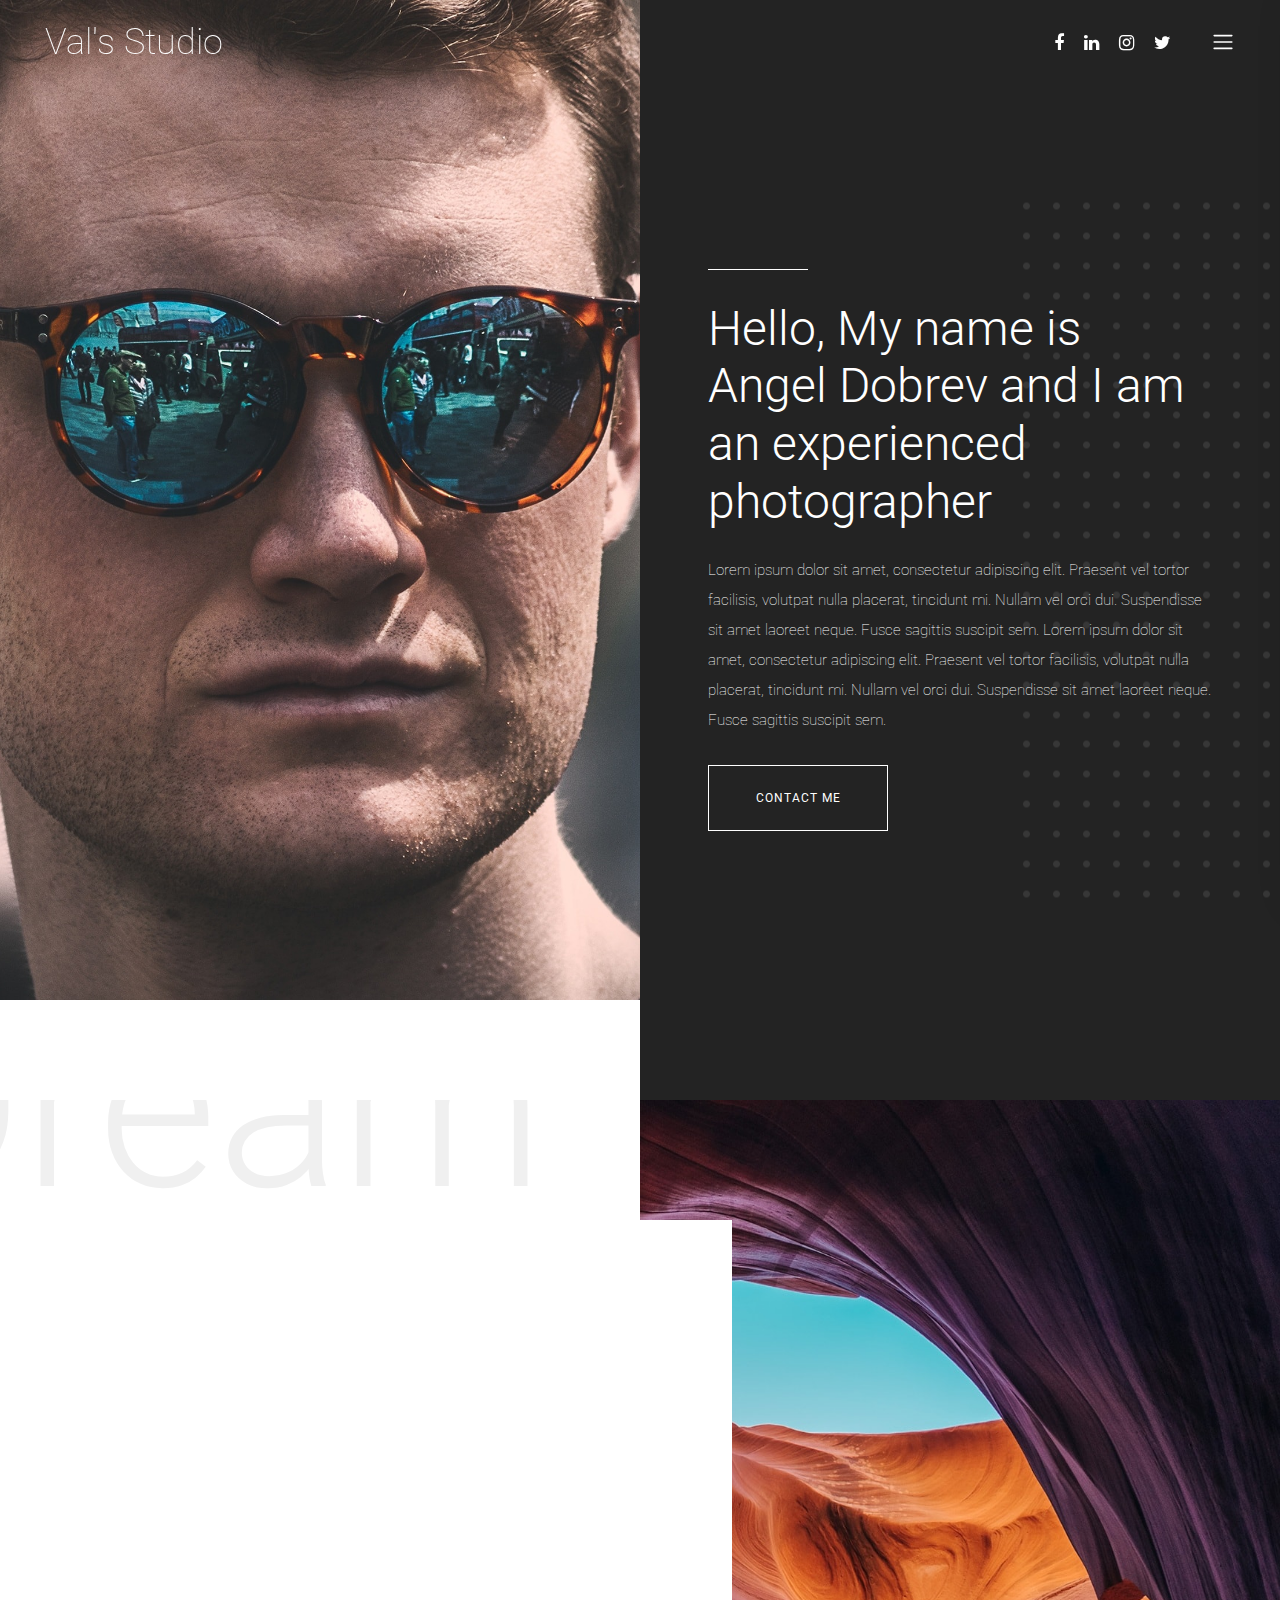
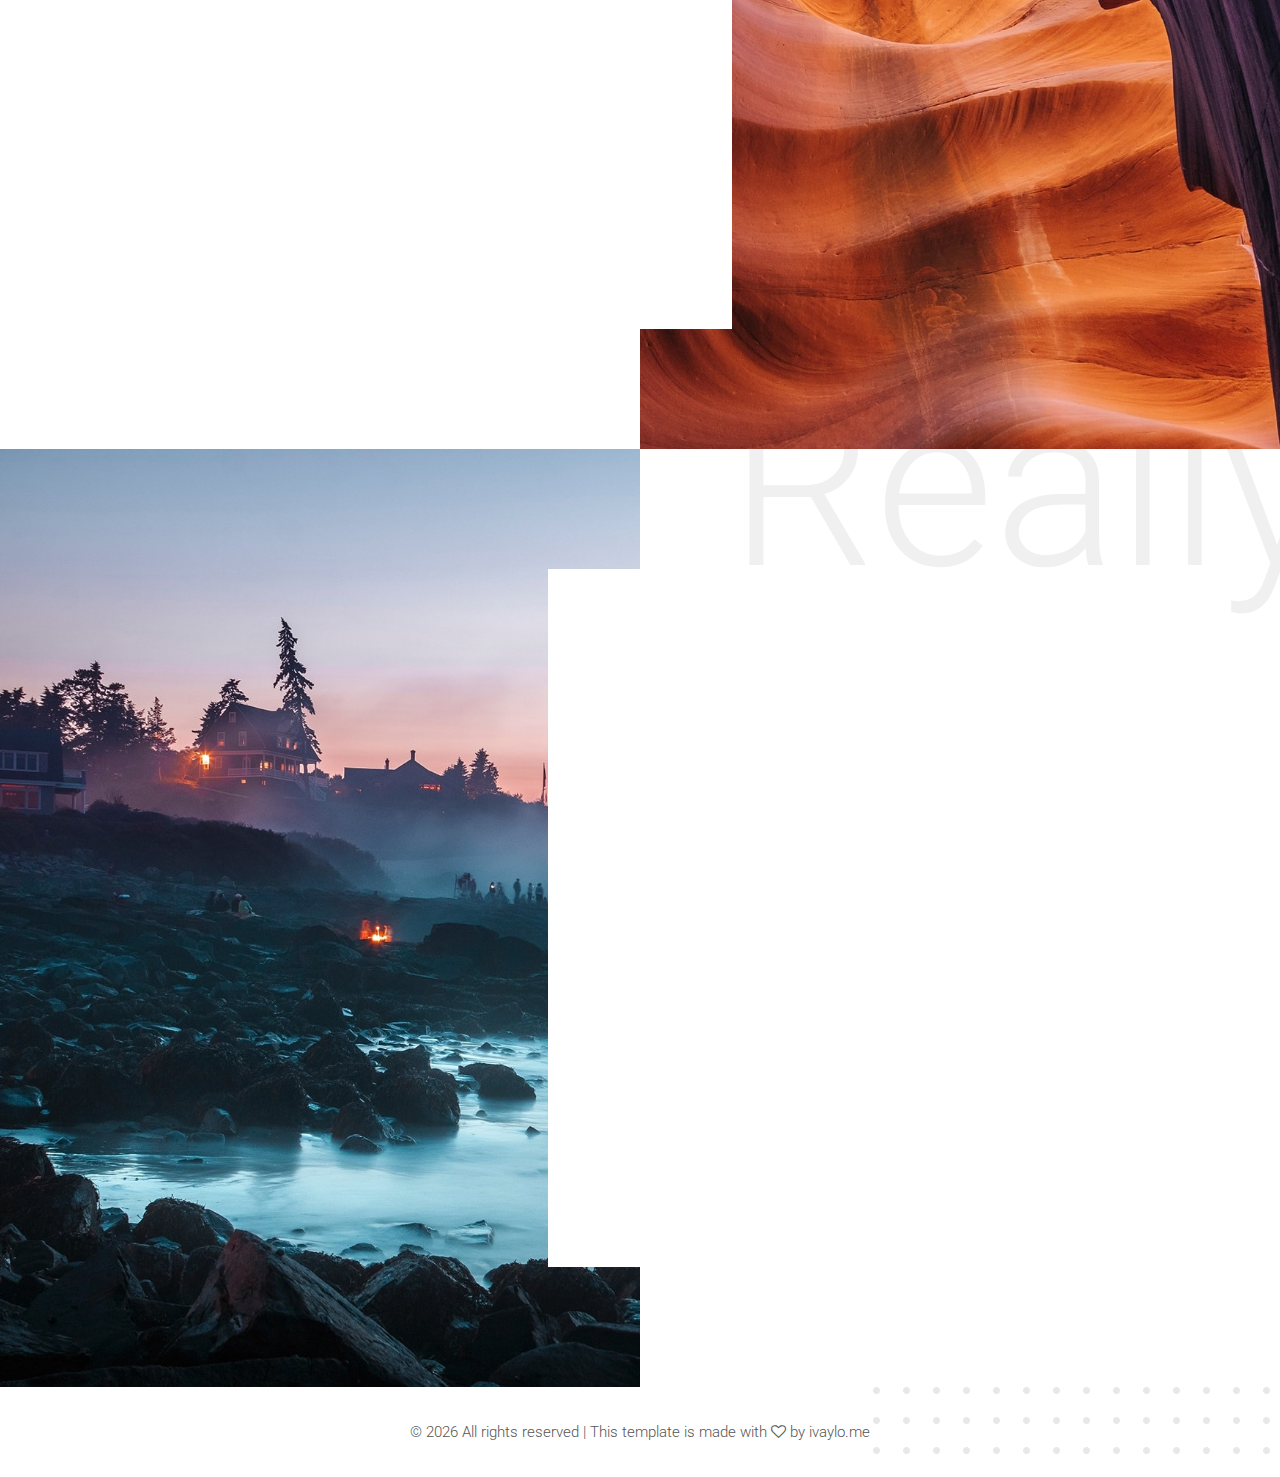
==== commit 52477c9c: "changed logo area and header all pages" ====
--- a/about-me.html
+++ b/about-me.html
@@ -9,7 +9,7 @@
     <!-- The above 4 meta tags *must* come first in the head; any other head content must come *after* these tags -->
 
     <!-- Title  -->
-    <title>PhotoAngel - Studio</title>
+    <title>Val's Photo - Studio</title>
 
     <!-- Favicon  -->
     <link rel="icon" href="img/core-img/favicon.ico">
@@ -88,20 +88,19 @@
                     <div class="menu-area d-flex justify-content-between">
                         <!-- Logo Area  -->
                         <div class="logo-area">
-                            <a href="index.html">PhotoAngel</a>
+                            <a href="index.html">Val's Studio</a>
                         </div>
 
                         <div class="menu-content-area d-flex align-items-center">
                             <!-- Header Social Area -->
                             <div class="header-social-area d-flex align-items-center">
-                                <a href="#" data-toggle="tooltip" data-placement="bottom" title="Pinterest"><i
-                                        class="fa fa-pinterest" aria-hidden="true"></i></a>
+                                <a href="https://www.facebook.com/fotoBurgas/" data-toggle="tooltip"
+                                    data-placement="bottom" title="Facebook target=" _blank"><i class="fa fa-facebook"
+                                        aria-hidden="true"></i></a>
                                 <a href="#" data-toggle="tooltip" data-placement="bottom" title="Linkedin"><i
                                         class="fa fa-linkedin" aria-hidden="true"></i></a>
                                 <a href="#" data-toggle="tooltip" data-placement="bottom" title="Instagram"><i
                                         class="fa fa-instagram" aria-hidden="true"></i></a>
-                                <a href="#" data-toggle="tooltip" data-placement="bottom" title="Facebook"><i
-                                        class="fa fa-facebook" aria-hidden="true"></i></a>
                                 <a href="#" data-toggle="tooltip" data-placement="bottom" title="Twitter"><i
                                         class="fa fa-twitter" aria-hidden="true"></i></a>
                             </div>
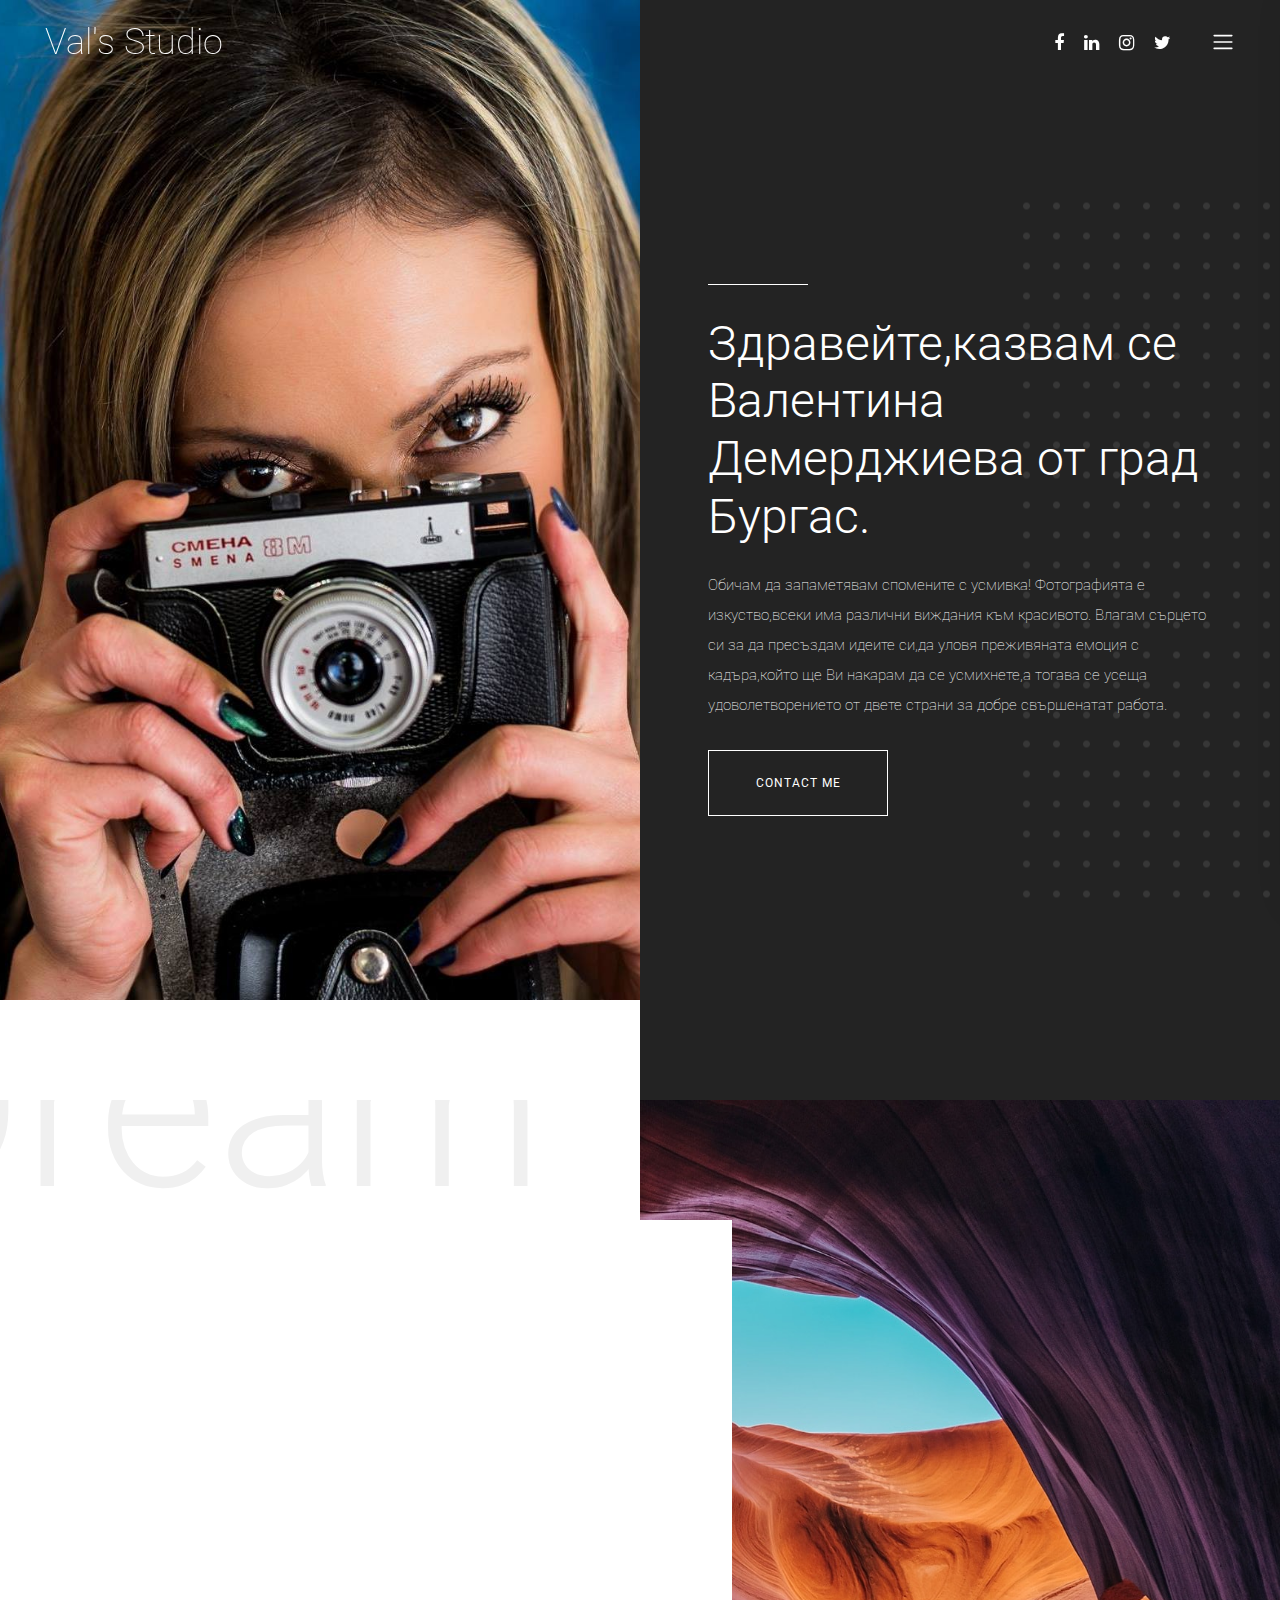
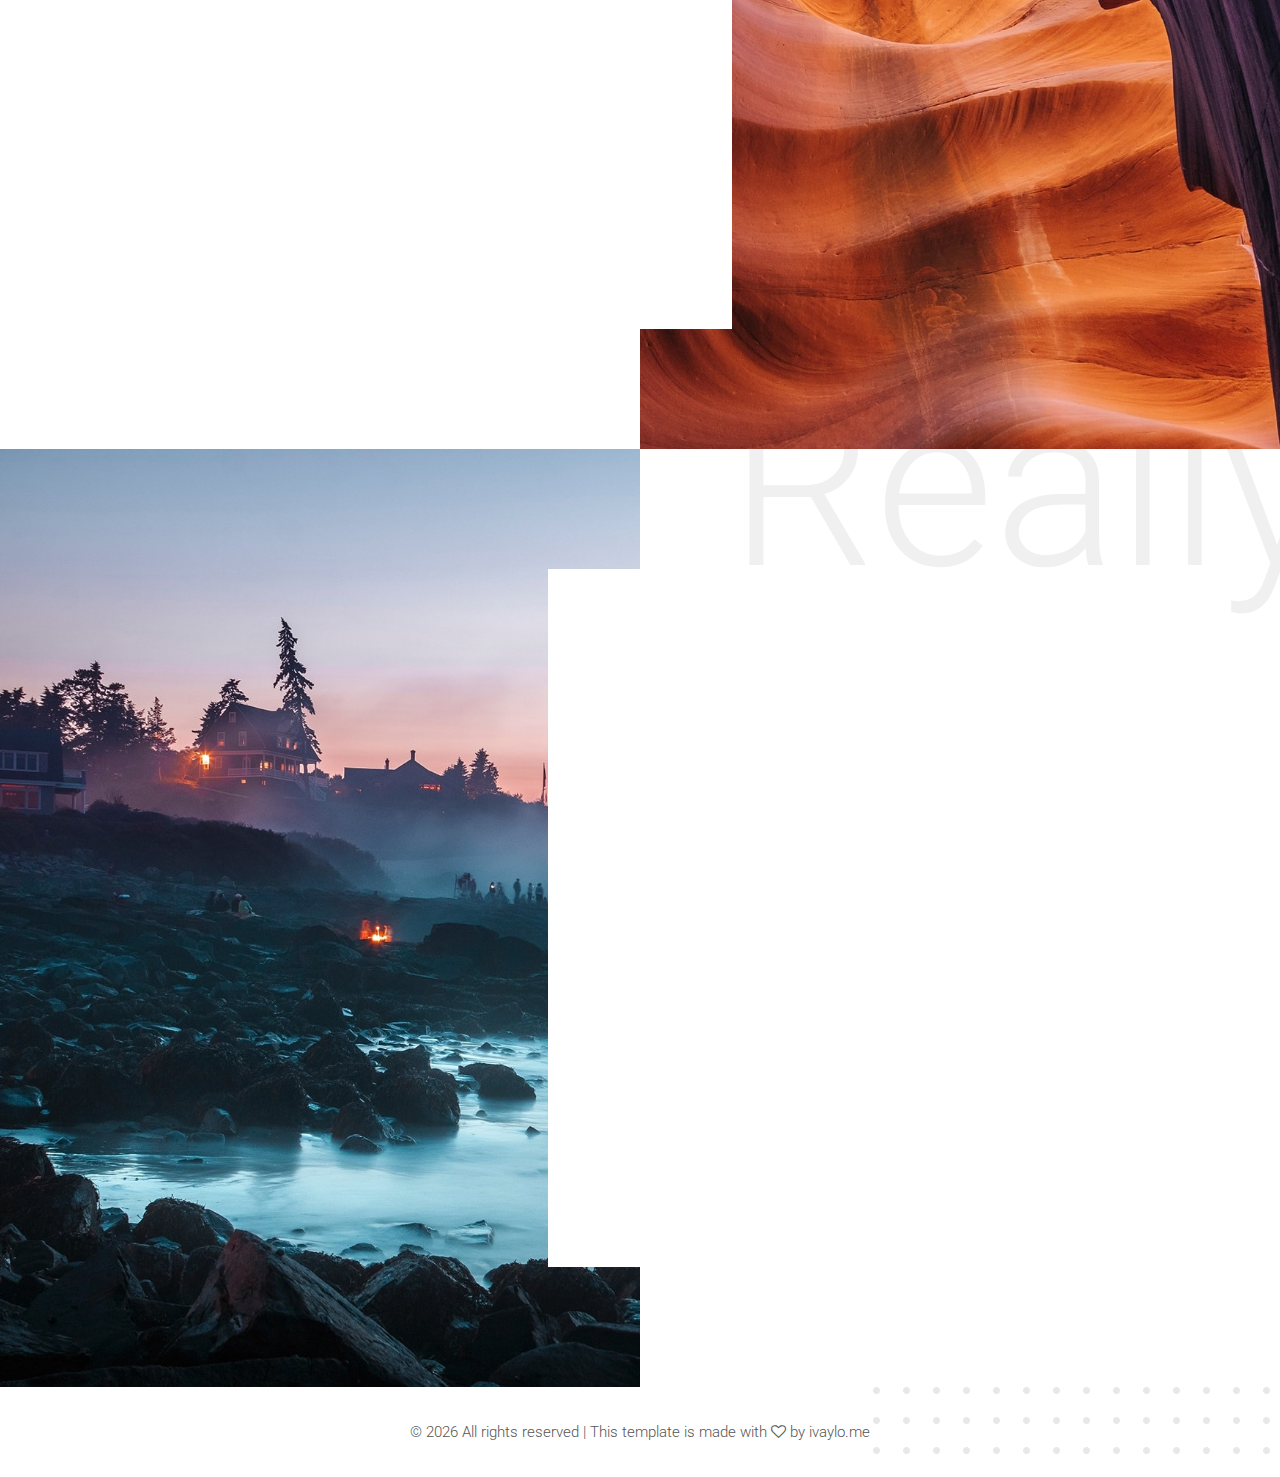
==== commit 24a4d968: "changed texts about me" ====
--- a/about-me.html
+++ b/about-me.html
@@ -130,12 +130,12 @@
                 <div class="row h-100 align-items-center justify-content-center">
                     <div class="col-12 col-md-10">
                         <div class="line"></div>
-                        <h2>Hello, My name is Angel Dobrev and I am an experienced photographer</h2>
-                        <p>Lorem ipsum dolor sit amet, consectetur adipiscing elit. Praesent vel tortor facilisis,
-                            volutpat nulla placerat, tincidunt mi. Nullam vel orci dui. Suspendisse sit amet laoreet
-                            neque. Fusce sagittis suscipit sem. Lorem ipsum dolor sit amet, consectetur adipiscing elit.
-                            Praesent vel tortor facilisis, volutpat nulla placerat, tincidunt mi. Nullam vel orci dui.
-                            Suspendisse sit amet laoreet neque. Fusce sagittis suscipit sem.</p>
+                        <h2>Здравейте,казвам се Валентина Демерджиева от град Бургас.</h2>
+                        <p>Обичам да запаметявам спомените с усмивка!
+                            Фотографията е изкуство,всеки има различни виждания към красивото. Влагам сърцето си за да
+                            пресъздам идеите си,да уловя преживяната емоция с кадъра,който ще Ви накарам да се
+                            усмихнете,а тогава се усеща удоволетворението от двете страни за добре свършенатат работа.
+                        </p>
                         <a href="#" class="btn sonar-btn white-btn">contact me</a>
                     </div>
                 </div>
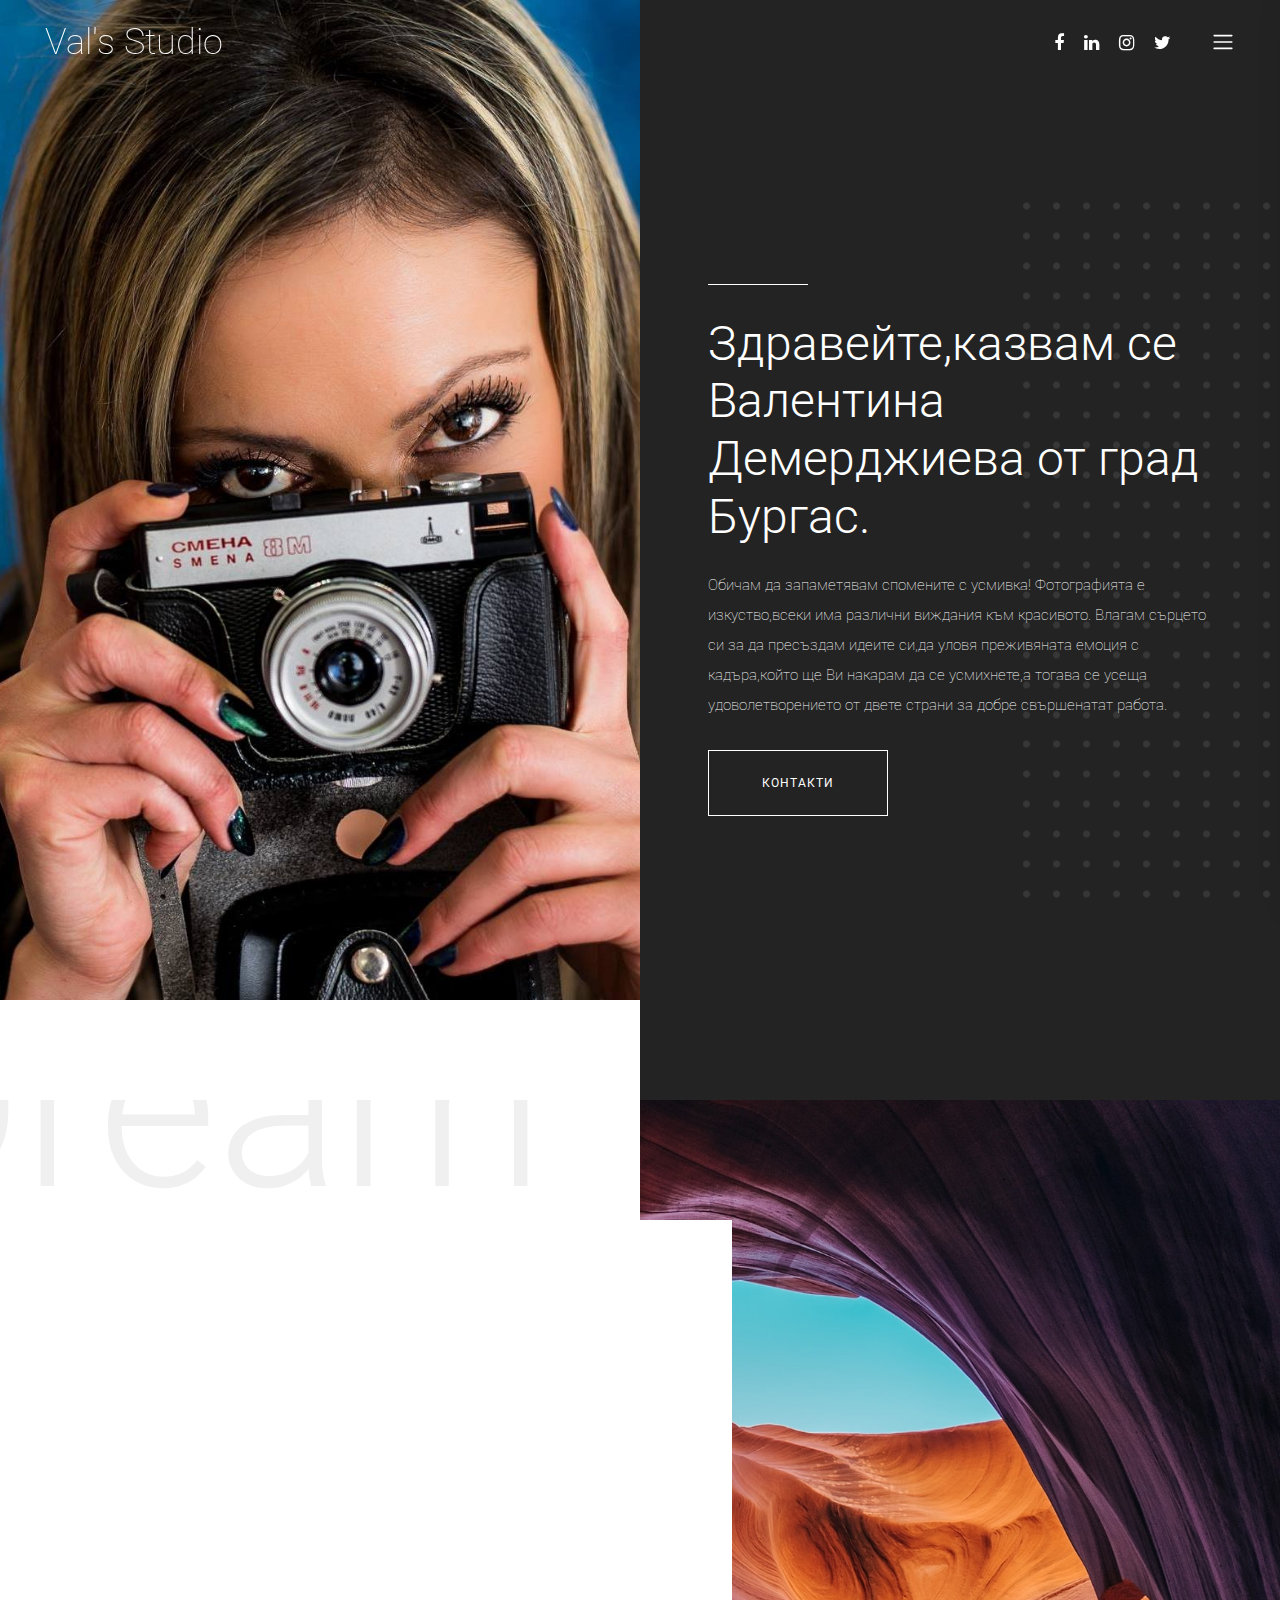
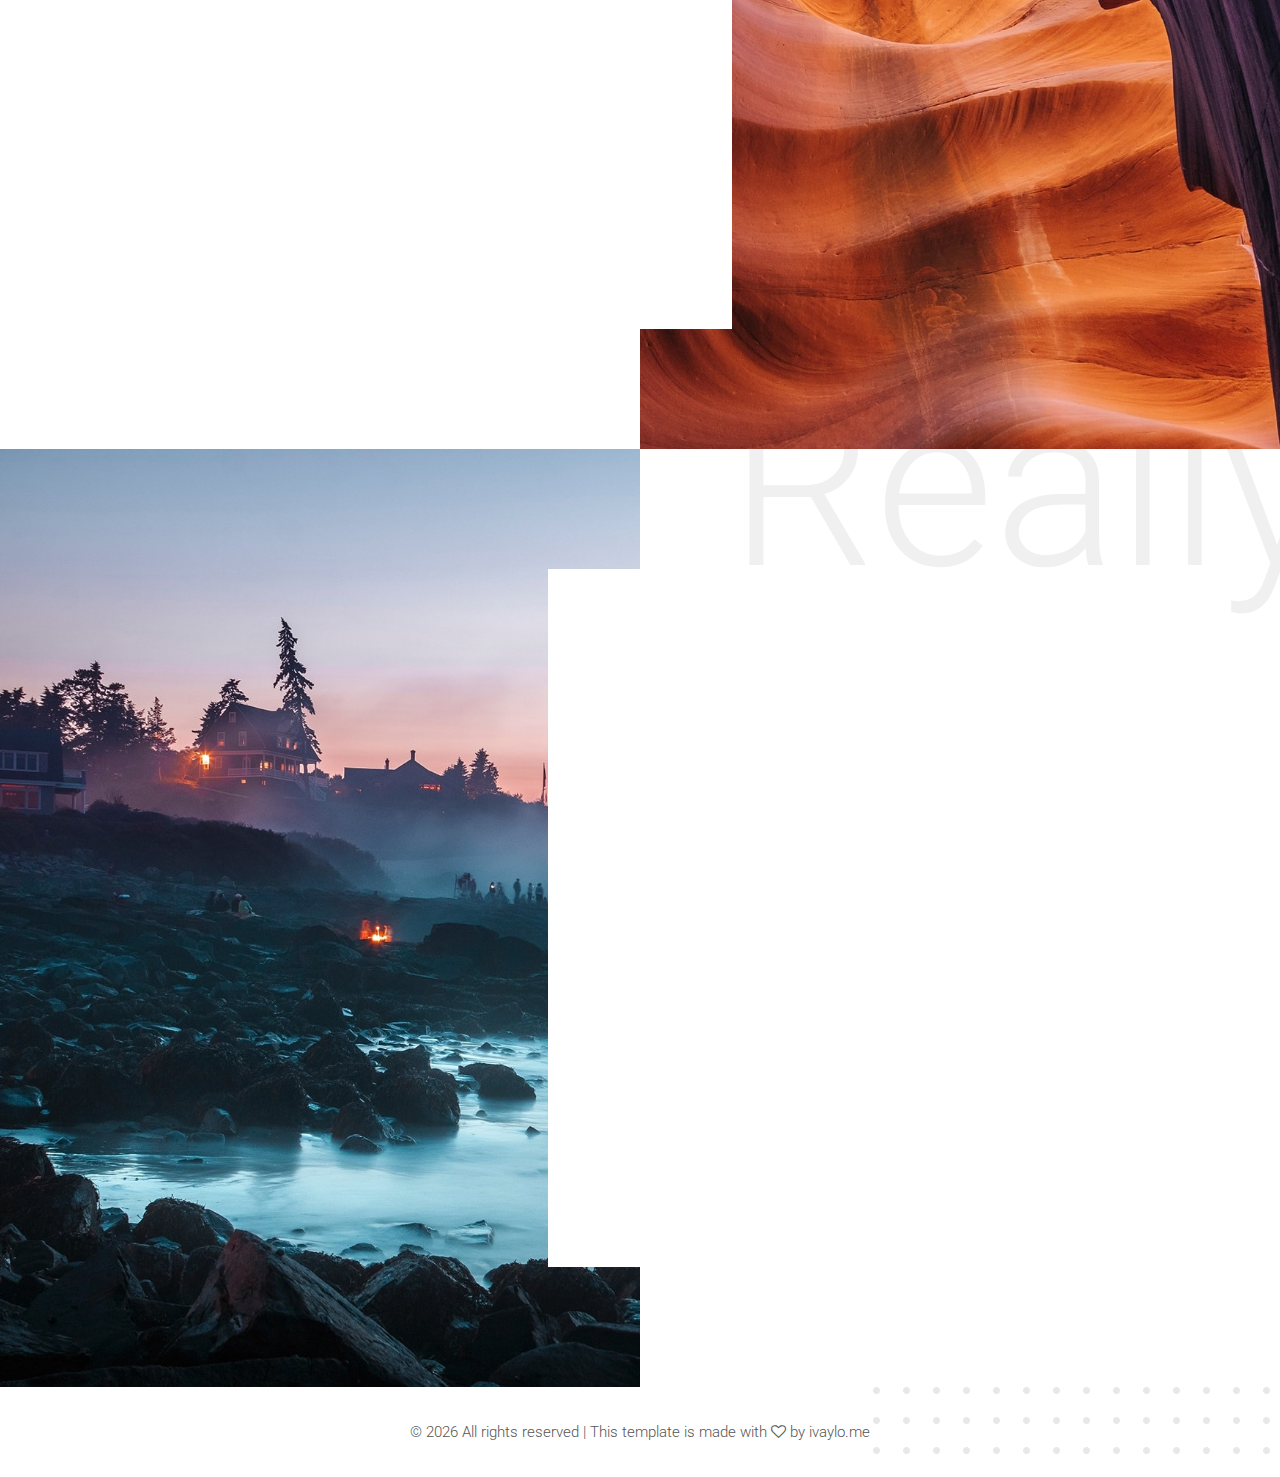
==== commit 2ee99074: "changed word contact me" ====
--- a/about-me.html
+++ b/about-me.html
@@ -136,7 +136,7 @@
                             пресъздам идеите си,да уловя преживяната емоция с кадъра,който ще Ви накарам да се
                             усмихнете,а тогава се усеща удоволетворението от двете страни за добре свършенатат работа.
                         </p>
-                        <a href="#" class="btn sonar-btn white-btn">contact me</a>
+                        <a href="#" class="btn sonar-btn white-btn">контакти</a>
                     </div>
                 </div>
             </div>
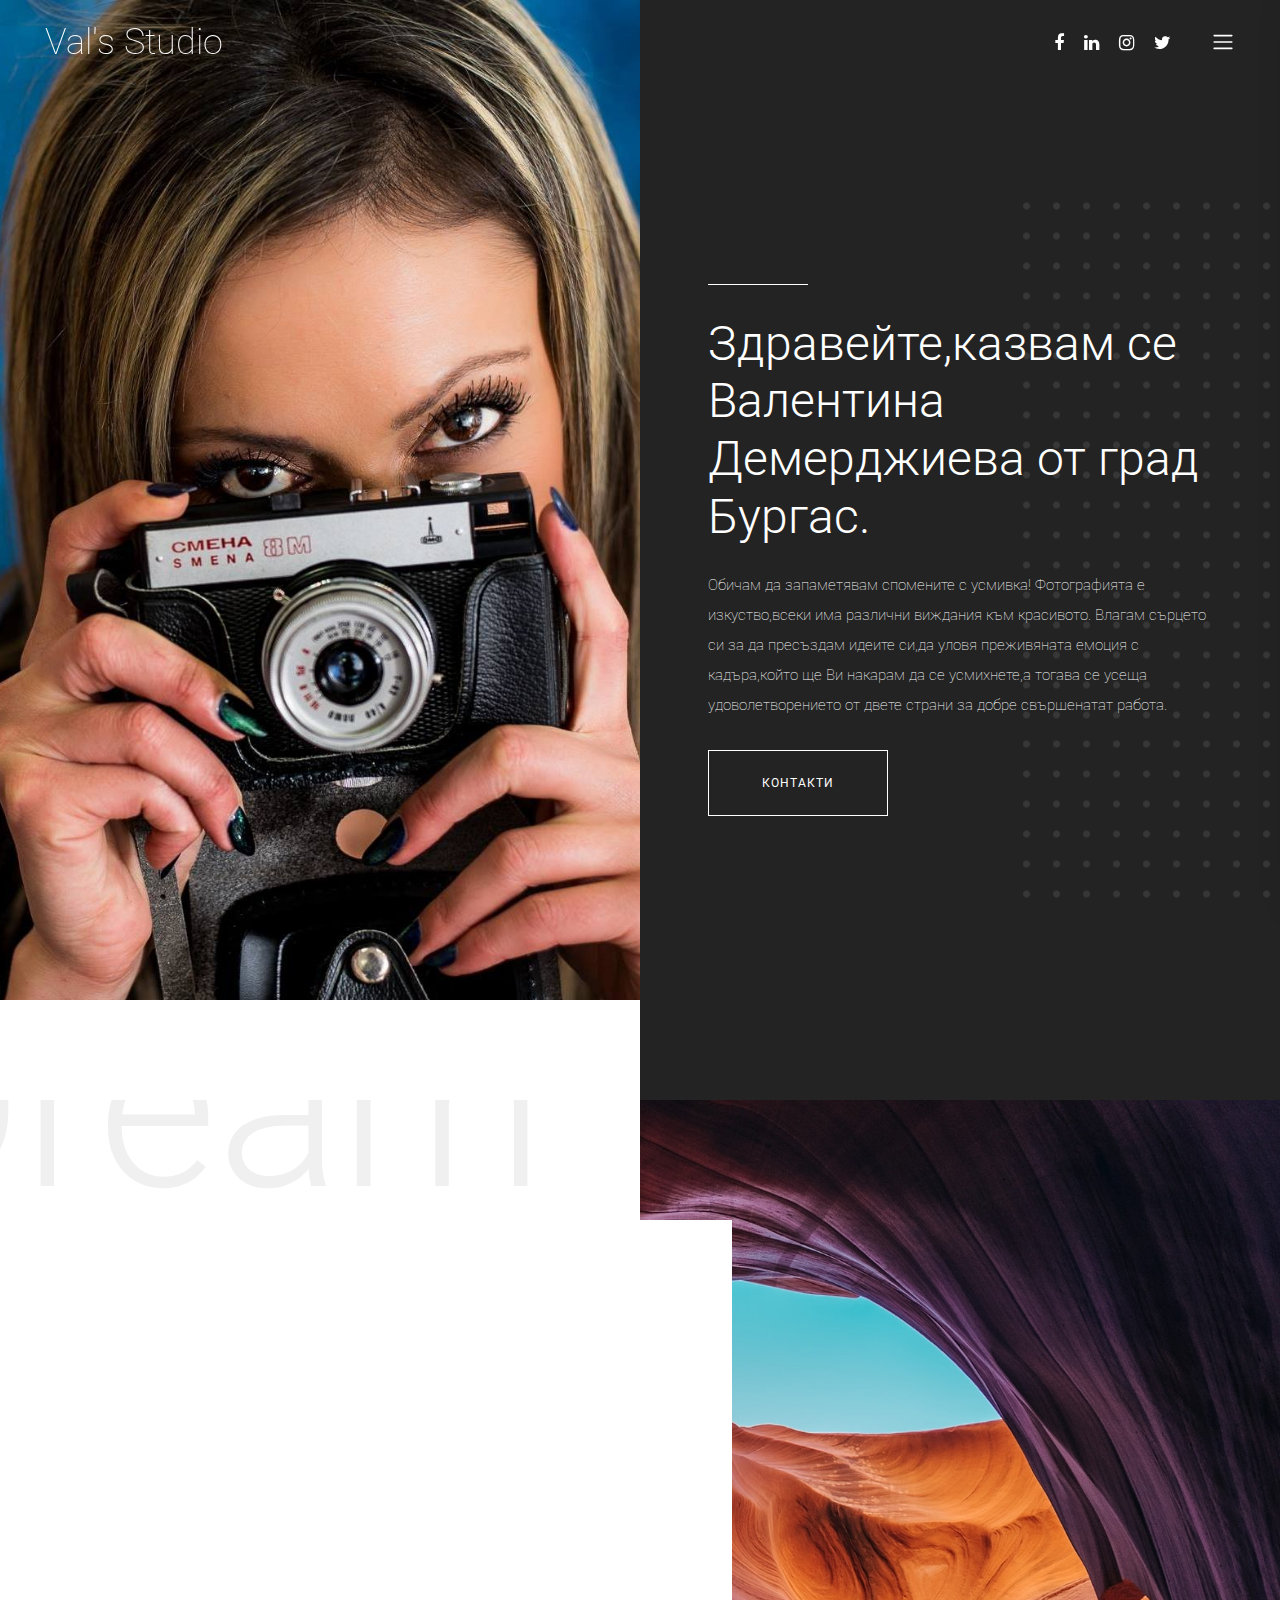
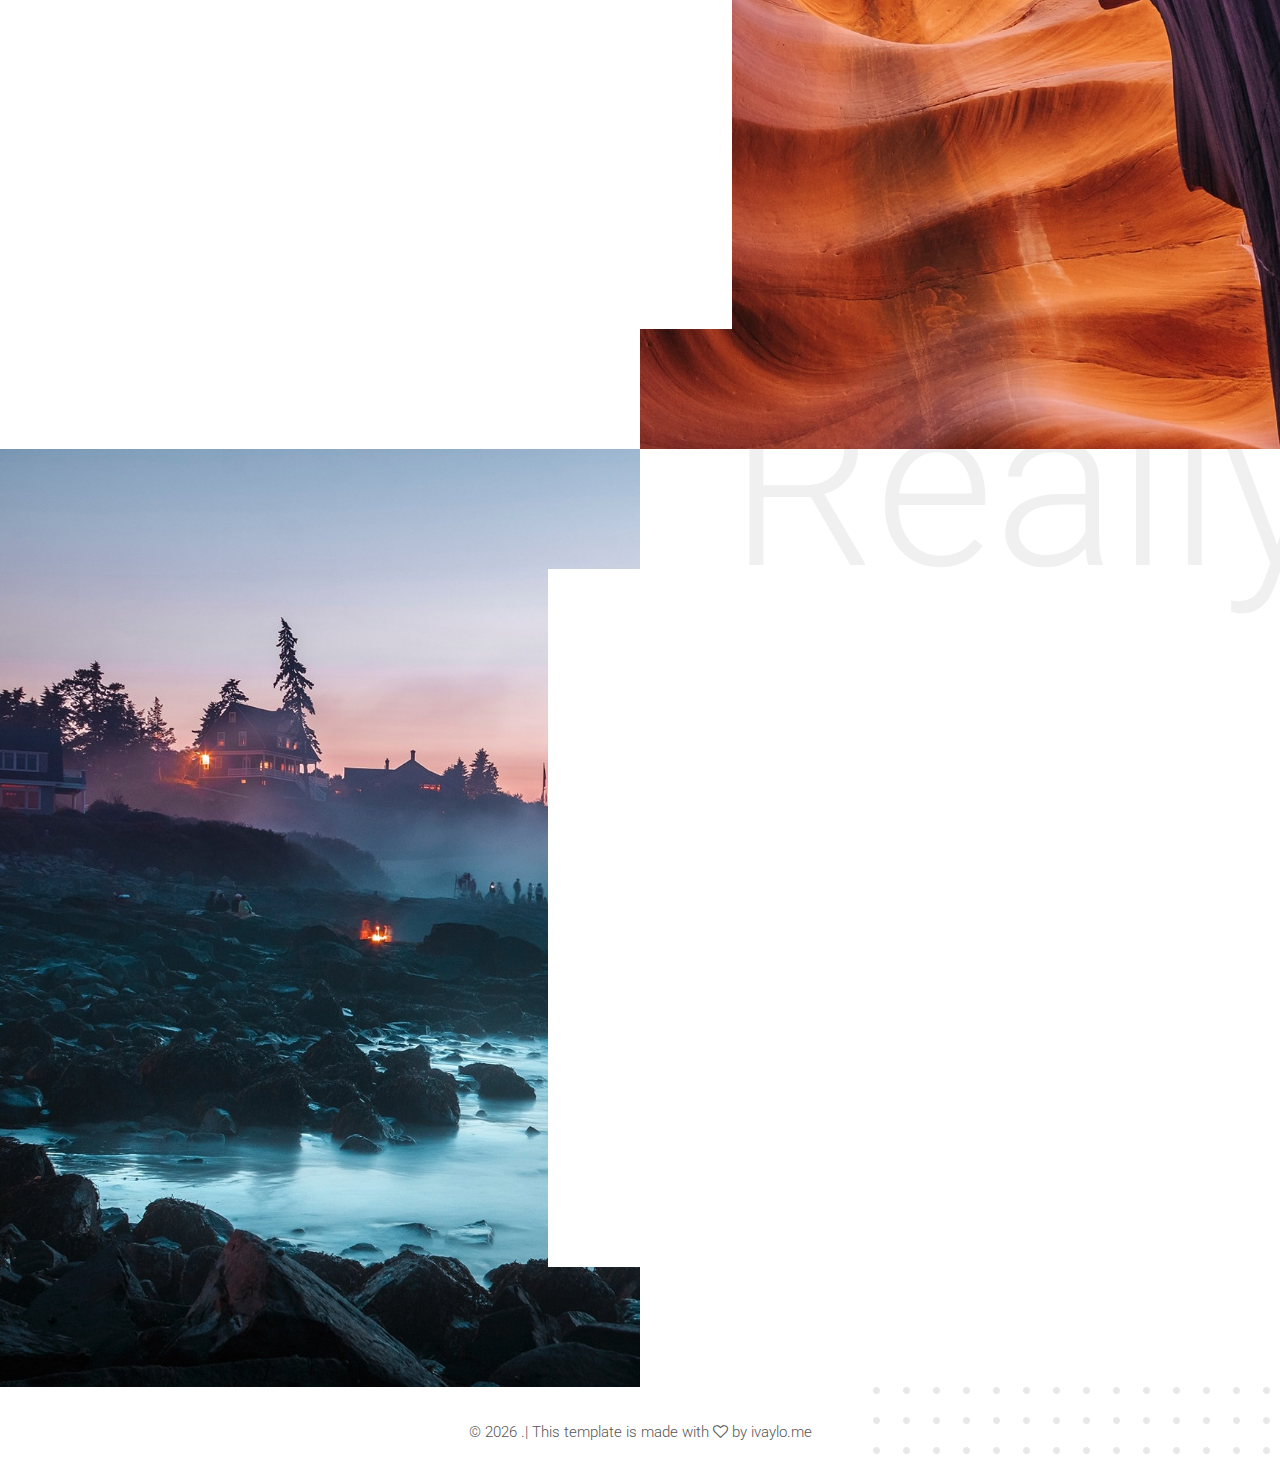
==== commit ff0c0d1d: "removed all rights word" ====
--- a/about-me.html
+++ b/about-me.html
@@ -43,22 +43,22 @@
             <nav>
                 <ul>
                     <li class="nav-item active">
-                        <a class="nav-link" href="index.html">Home</a>
-                    </li>
-                    <li class="nav-item">
-                        <a class="nav-link" href="about-me.html">About Me</a>
-                    </li>
-                    <li class="nav-item">
-                        <a class="nav-link" href="services.html">Services</a>
-                    </li>
-                    <li class="nav-item">
-                        <a class="nav-link" href="portfolio.html">Portfolio</a>
-                    </li>
-                    <li class="nav-item">
+                        <a class="nav-link" href="index.html">Начало</a>
+                    </li>
+                    <li class="nav-item">
+                        <a class="nav-link" href="about-me.html">За мен</a>
+                    </li>
+                    <li class="nav-item">
+                        <a class="nav-link" href="services.html">Услуги</a>
+                    </li>
+                    <li class="nav-item">
+                        <a class="nav-link" href="portfolio.html">Портфолио</a>
+                    </li>
+                    <!-- <li class="nav-item">
                         <a class="nav-link" href="blog.html">Blog</a>
-                    </li>
-                    <li class="nav-item">
-                        <a class="nav-link" href="contact.html">Contact</a>
+                    </li> -->
+                    <li class="nav-item">
+                        <a class="nav-link" href="contact.html">Контакти</a>
                     </li>
                     <!-- <li class="nav-item">
                         <a class="nav-link" href="elements.html">Elements</a>
@@ -71,7 +71,7 @@
             <p>
                 <!-- Link back to ivaylo.me can't be removed. Template is licensed under CC BY 3.0. -->
                 &copy;
-                <script>document.write(new Date().getFullYear());</script> All rights reserved | This template is made
+                <script>document.write(new Date().getFullYear());</script> .| This template is made
                 with <i class="fa fa-heart-o" aria-hidden="true"></i> by <a href="https://ivaylo.me"
                     target="_blank">ivaylo.me</a>
                 <!-- Link back to ivaylo.me can't be removed. Template is licensed under CC BY 3.0. -->
@@ -261,7 +261,7 @@
                         <p>
                             <!-- Link back to ivaylo.me can't be removed. Template is licensed under CC BY 3.0. -->
                             &copy;
-                            <script>document.write(new Date().getFullYear());</script> All rights reserved | This
+                            <script>document.write(new Date().getFullYear());</script> .| This
                             template is made with <i class="fa fa-heart-o" aria-hidden="true"></i> by <a
                                 href="https://ivaylo.me" target="_blank">ivaylo.me</a>
                             <!-- Link back to ivaylo.me can't be removed. Template is licensed under CC BY 3.0. -->
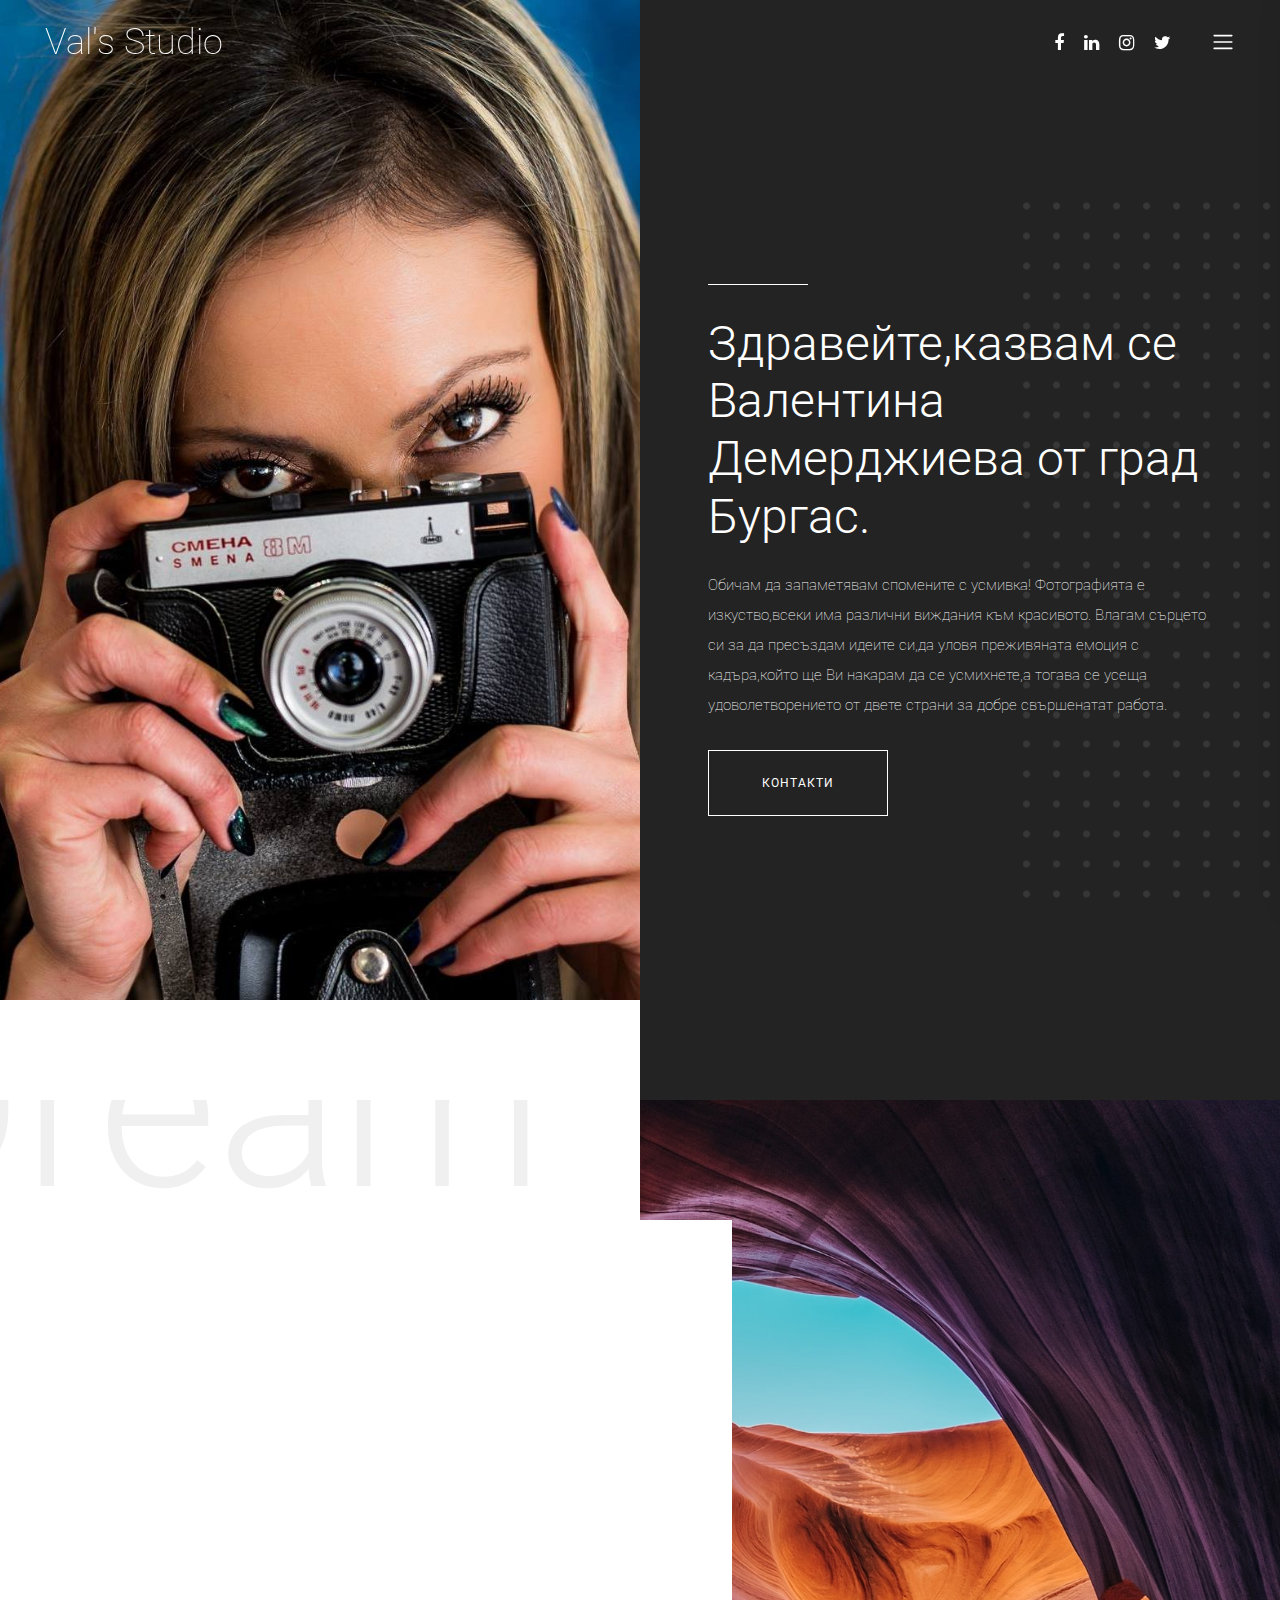
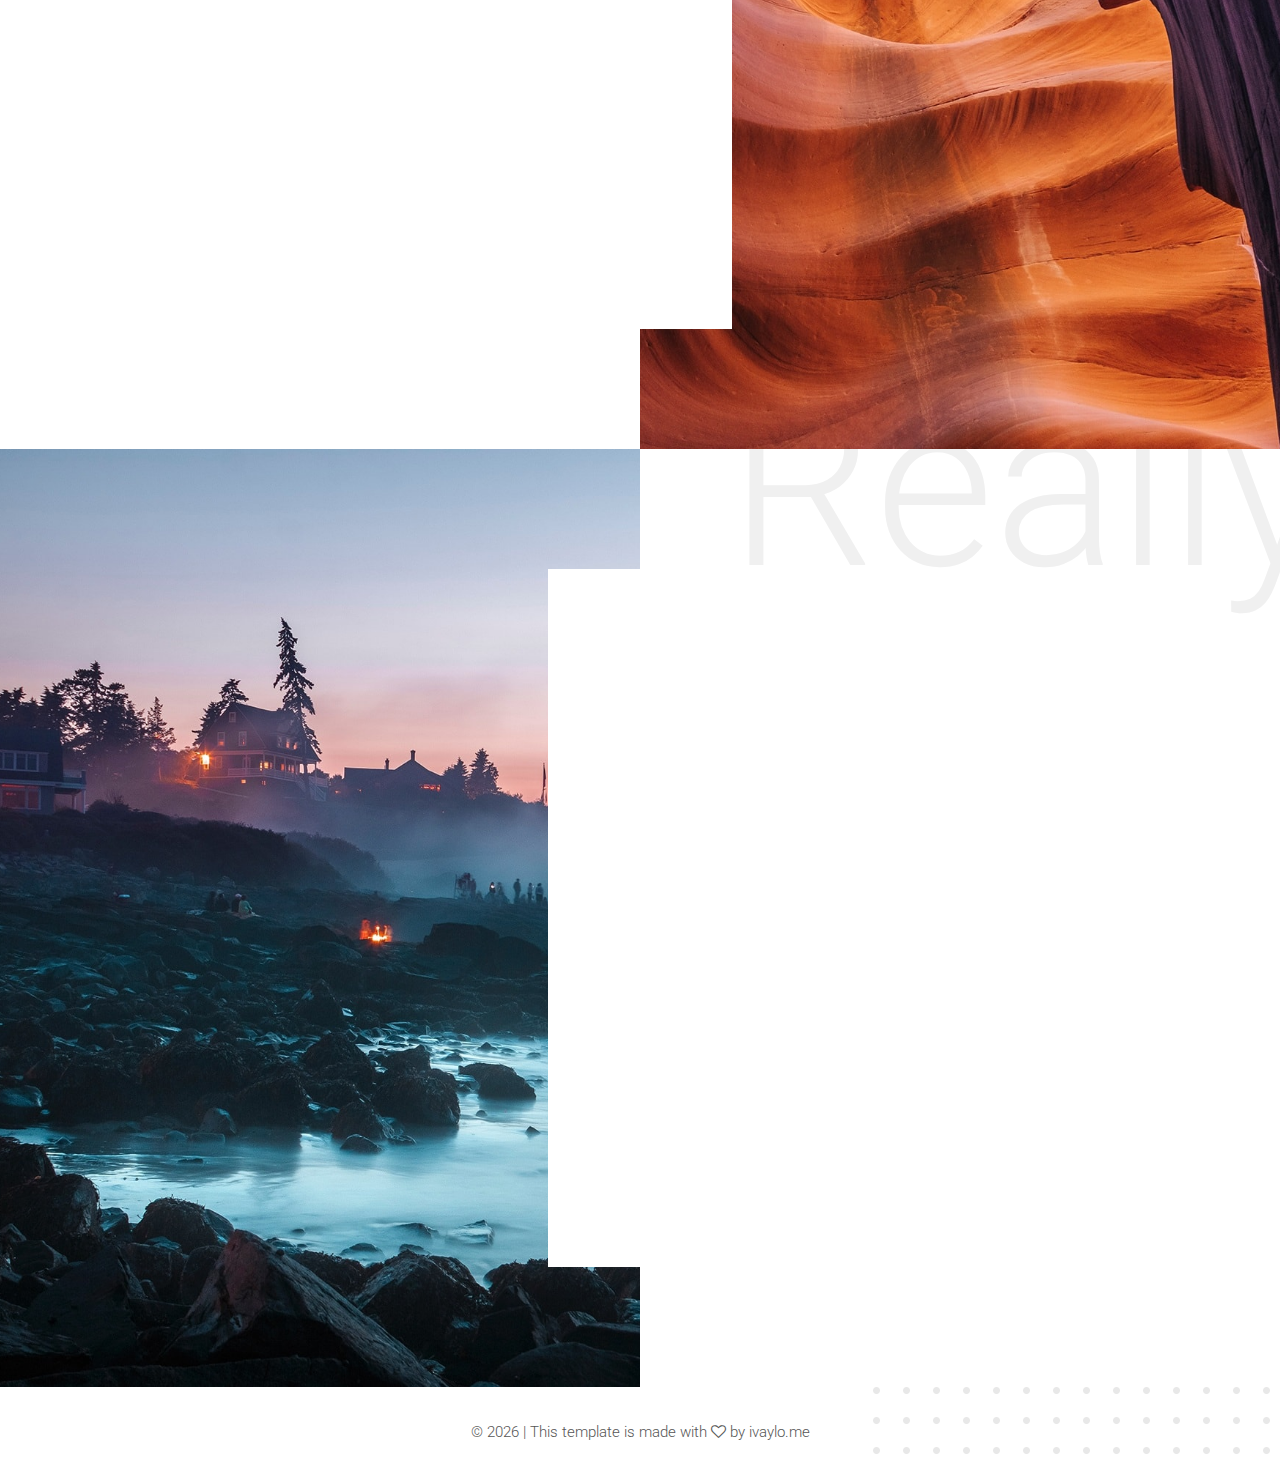
==== commit 00473533: "removed fullstop" ====
--- a/about-me.html
+++ b/about-me.html
@@ -71,7 +71,7 @@
             <p>
                 <!-- Link back to ivaylo.me can't be removed. Template is licensed under CC BY 3.0. -->
                 &copy;
-                <script>document.write(new Date().getFullYear());</script> .| This template is made
+                <script>document.write(new Date().getFullYear());</script> | This template is made
                 with <i class="fa fa-heart-o" aria-hidden="true"></i> by <a href="https://ivaylo.me"
                     target="_blank">ivaylo.me</a>
                 <!-- Link back to ivaylo.me can't be removed. Template is licensed under CC BY 3.0. -->
@@ -261,7 +261,7 @@
                         <p>
                             <!-- Link back to ivaylo.me can't be removed. Template is licensed under CC BY 3.0. -->
                             &copy;
-                            <script>document.write(new Date().getFullYear());</script> .| This
+                            <script>document.write(new Date().getFullYear());</script> | This
                             template is made with <i class="fa fa-heart-o" aria-hidden="true"></i> by <a
                                 href="https://ivaylo.me" target="_blank">ivaylo.me</a>
                             <!-- Link back to ivaylo.me can't be removed. Template is licensed under CC BY 3.0. -->
